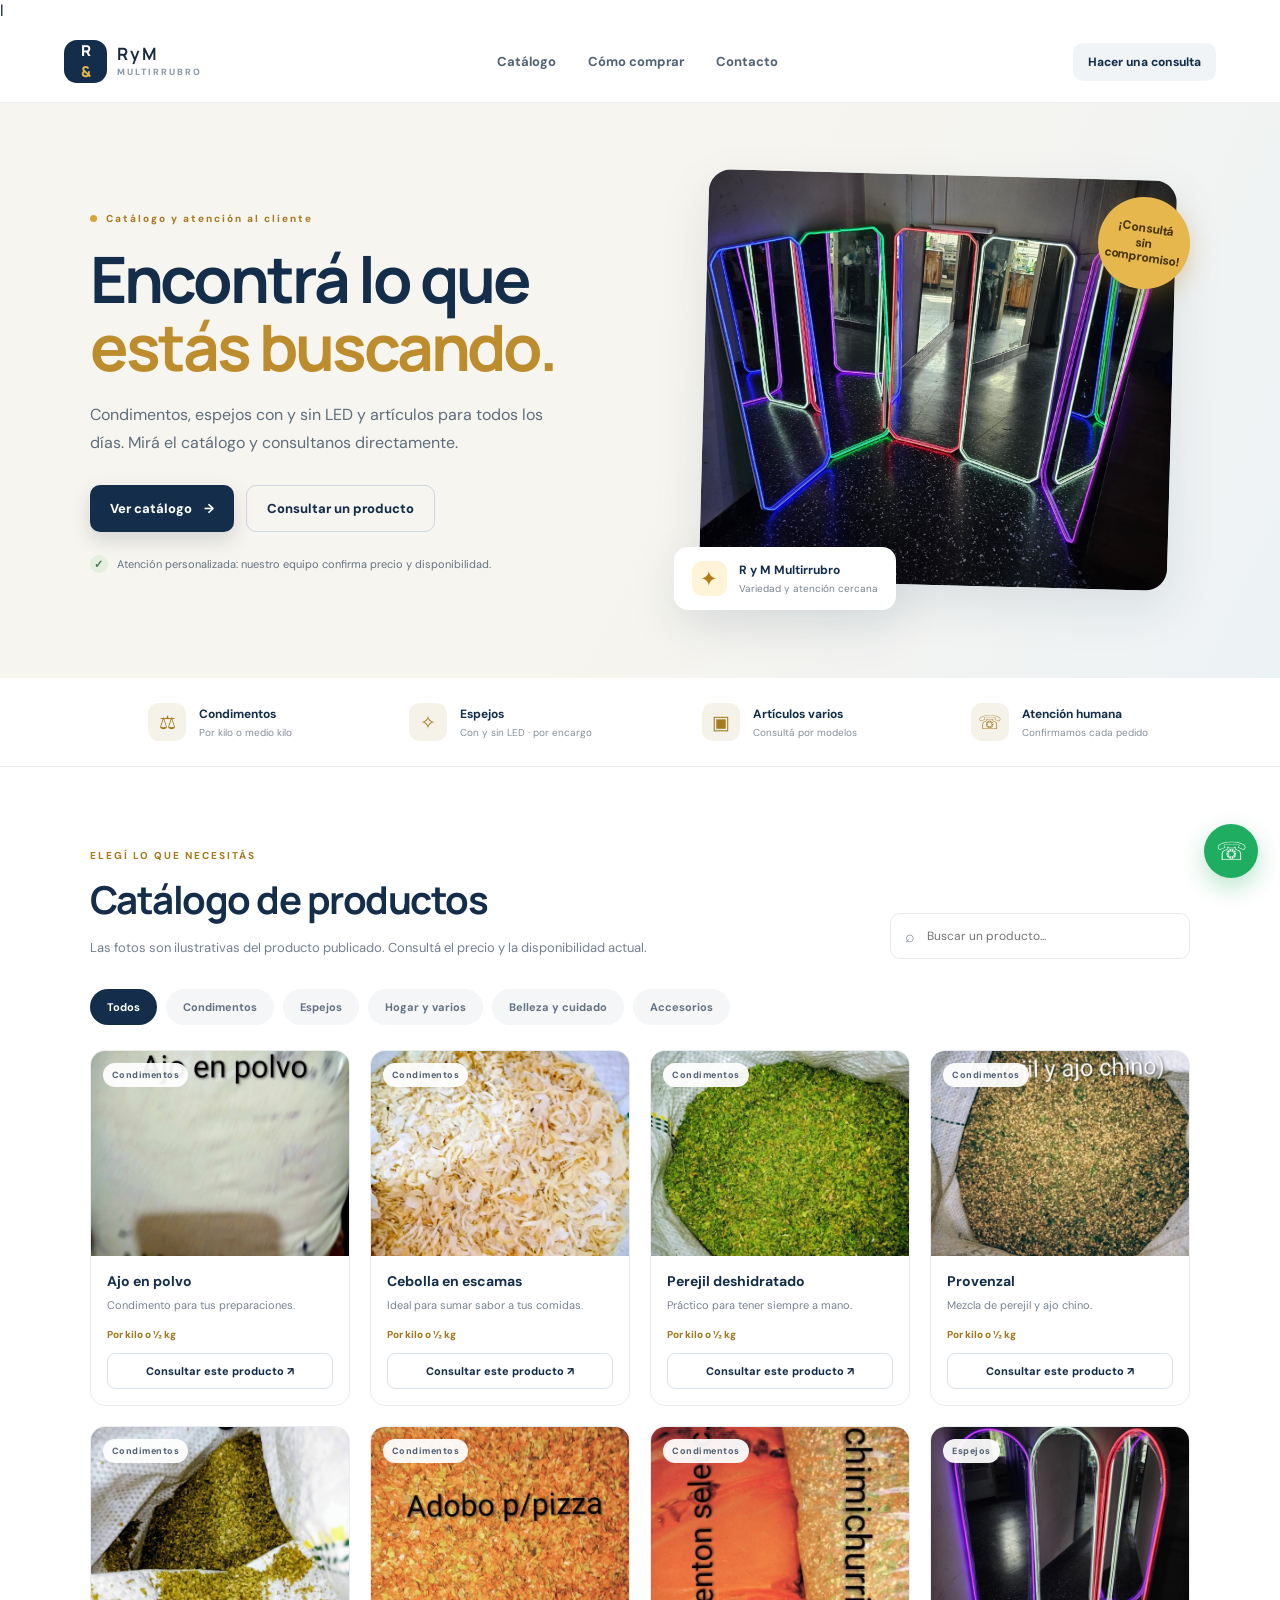
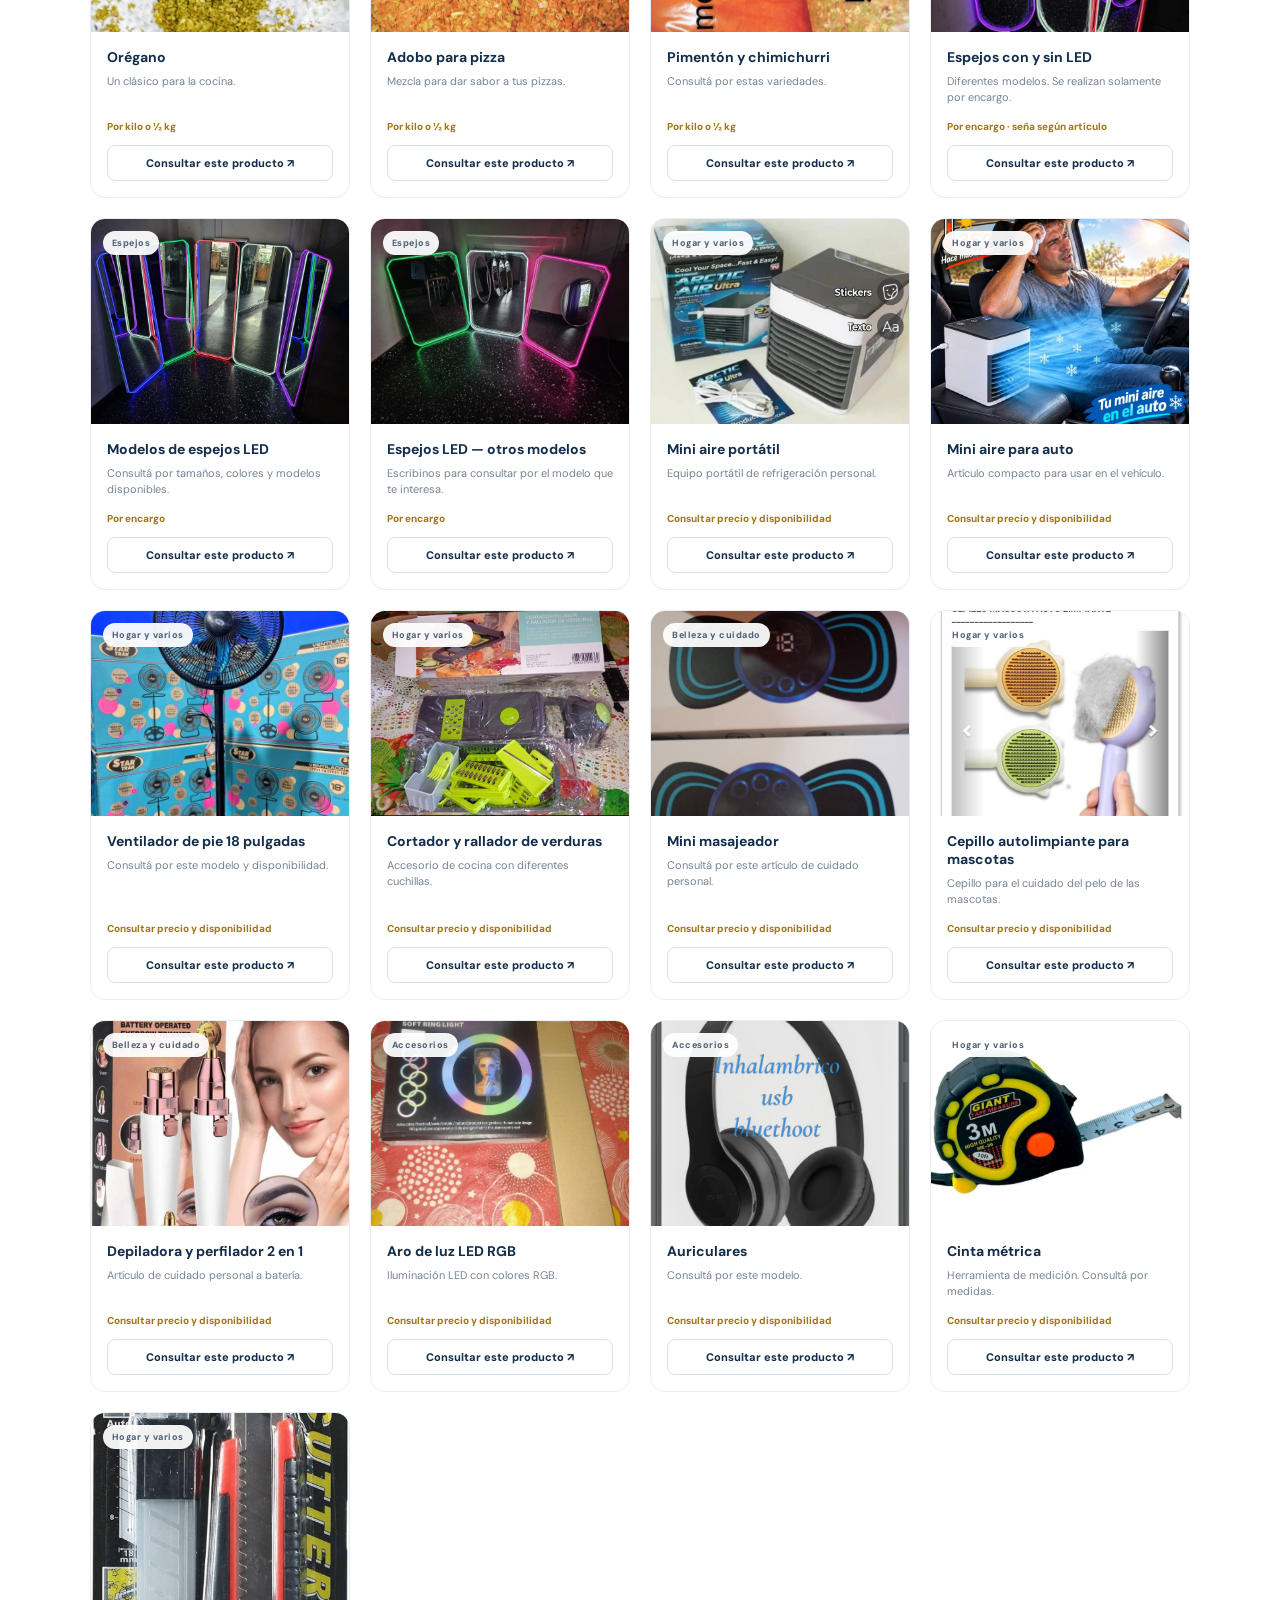
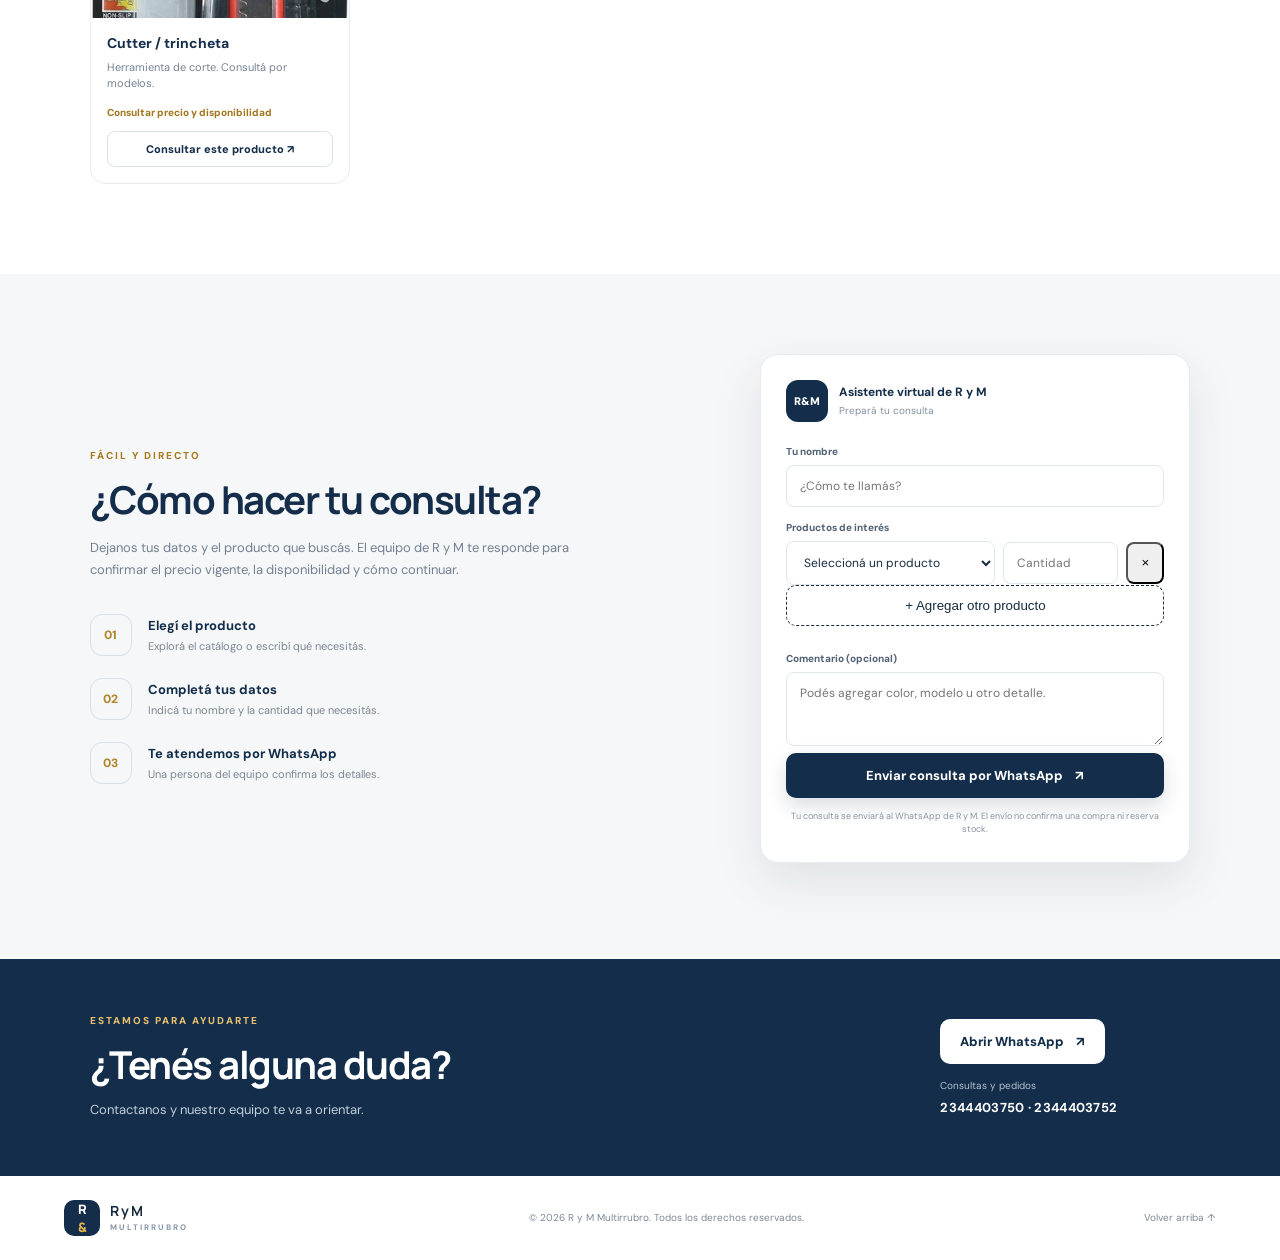
==== index.html @ e5c6b5f3 "Fix WhatsApp links in index.html" ====
l<!doctype html>
<html lang="es">
<head>
  <meta charset="utf-8">
  <meta name="viewport" content="width=device-width, initial-scale=1">
  <meta name="theme-color" content="#132d4a">
  <meta name="description" content="Catálogo de R y M Multirrubro. Condimentos, espejos por encargo y artículos para el hogar. Consultas por WhatsApp.">
  <title>R y M Multirrubro | Asistente Virtual</title>
  <link rel="stylesheet" href="styles.css">
</head>
<body>
  <header class="topbar">
    <a class="brand" href="#inicio" aria-label="R y M Multirrubro, inicio">
      <span class="brand-mark">R<span>&</span>M</span>
      <span class="brand-copy"><strong>R y M</strong><small>MULTIRRUBRO</small></span>
    </a>
    <nav class="nav-links" aria-label="Navegación principal">
      <a href="#catalogo">Catálogo</a>
      <a href="#como-comprar">Cómo comprar</a>
      <a href="#contacto">Contacto</a>
    </nav>
    <a class="button button-small button-light" href="#como-comprar">Hacer una consulta</a>
  </header>

  <main id="inicio">
    <section class="hero">
      <div class="hero-copy">
        <span class="eyebrow"><span class="dot"></span> Catálogo y atención al cliente</span>
        <h1>Encontrá lo que<br><em>estás buscando.</em></h1>
        <p>Condimentos, espejos con y sin LED y artículos para todos los días. Mirá el catálogo y consultanos directamente.</p>
        <div class="hero-actions">
          <a class="button button-primary" href="#catalogo">Ver catálogo <span aria-hidden="true">→</span></a>
          <a class="button button-outline" href="#como-comprar">Consultar un producto</a>
        </div>
        <div class="hero-note"><span class="check">✓</span> Atención personalizada: nuestro equipo confirma precio y disponibilidad.</div>
      </div>
      <div class="hero-visual">
        <div class="hero-image-frame"><img src="assets/espejos-led-varios.jpg" alt="Espejos con iluminación LED de R y M" fetchpriority="high"></div>
        <div class="hero-float"><span class="float-icon">✦</span><span><strong>R y M Multirrubro</strong><small>Variedad y atención cercana</small></span></div>
        <div class="hero-sticker">¡Consultá<br>sin compromiso!</div>
      </div>
    </section>

    <section class="benefits" aria-label="Información de compra">
      <div><span class="benefit-icon">⚖</span><span><strong>Condimentos</strong><small>Por kilo o medio kilo</small></span></div>
      <div><span class="benefit-icon">✧</span><span><strong>Espejos</strong><small>Con y sin LED · por encargo</small></span></div>
      <div><span class="benefit-icon">▣</span><span><strong>Artículos varios</strong><small>Consultá por modelos</small></span></div>
      <div><span class="benefit-icon">☏</span><span><strong>Atención humana</strong><small>Confirmamos cada pedido</small></span></div>
    </section>

    <section class="catalog-section" id="catalogo">
      <div class="section-heading">
        <div><span class="eyebrow">ELEGÍ LO QUE NECESITÁS</span><h2>Catálogo de productos</h2><p>Las fotos son ilustrativas del producto publicado. Consultá el precio y la disponibilidad actual.</p></div>
        <div class="search-wrap"><span aria-hidden="true">⌕</span><input id="search" type="search" placeholder="Buscar un producto..." aria-label="Buscar un producto"></div>
      </div>
      <div class="filters" id="filters" role="group" aria-label="Filtrar productos">
        <button class="filter active" data-filter="todos">Todos</button>
        <button class="filter" data-filter="condimentos">Condimentos</button>
        <button class="filter" data-filter="espejos">Espejos</button>
        <button class="filter" data-filter="hogar">Hogar y varios</button>
        <button class="filter" data-filter="belleza">Belleza y cuidado</button>
        <button class="filter" data-filter="tecnologia">Accesorios</button>
      </div>
      <div class="product-grid" id="product-grid" aria-live="polite"></div>
      <div class="empty-state" id="empty-state" hidden>No encontramos productos con esa búsqueda. Probá con otra palabra o escribinos por WhatsApp.</div>
    </section>

    <section class="order-section" id="como-comprar">
      <div class="order-intro">
        <span class="eyebrow">FÁCIL Y DIRECTO</span>
        <h2>¿Cómo hacer tu consulta?</h2>
        <p>Dejanos tus datos y el producto que buscás. El equipo de R y M te responde para confirmar el precio vigente, la disponibilidad y cómo continuar.</p>
        <div class="steps">
          <div class="step"><span>01</span><div><strong>Elegí el producto</strong><small>Explorá el catálogo o escribí qué necesitás.</small></div></div>
          <div class="step"><span>02</span><div><strong>Completá tus datos</strong><small>Indicá tu nombre y la cantidad que necesitás.</small></div></div>
          <div class="step"><span>03</span><div><strong>Te atendemos por WhatsApp</strong><small>Una persona del equipo confirma los detalles.</small></div></div>
        </div>
      </div>
      <form class="inquiry-card" id="inquiry-form">
        <div class="form-title"><span class="assistant-avatar">R&M</span><div><strong>Asistente virtual de R y M</strong><small>Prepará tu consulta</small></div></div>
        <label for="customer-name">Tu nombre</label>
        <input id="customer-name" name="name" type="text" placeholder="¿Cómo te llamás?" autocomplete="name" required>
        <label for="product-select">¿Qué producto buscás?</label>
        <select id="product-select" name="product" required><option value="">Seleccioná un producto</option></select>
        <label for="quantity">Cantidad</label>
        <input id="quantity" name="quantity" type="text" placeholder="Ej.: 1, 2 unidades, ½ kg..." required>
        <label for="extra">Comentario (opcional)</label>
        <textarea id="extra" name="extra" rows="3" placeholder="Podés agregar color, modelo u otro detalle."></textarea>
        <button class="button button-primary button-full" type="submit">Enviar consulta por WhatsApp <span aria-hidden="true">↗</span></button>
        <p class="form-disclaimer">Tu consulta se enviará al WhatsApp de R y M. El envío no confirma una compra ni reserva stock.</p>
      </form>
    </section>

    <section class="contact-band" id="contacto">
      <div><span class="eyebrow">ESTAMOS PARA AYUDARTE</span><h2>¿Tenés alguna duda?</h2><p>Contactanos y nuestro equipo te va a orientar.</p></div>
      <div class="contact-details">
        <a class="button button-white" href=https://wa.me/."5492344403750?" target="_blank" rel="noopener">Abrir WhatsApp <span aria-hidden="true">↗</span></a>
        <small>Consultas y pedidos</small>
        <strong>2344403750 · 2344403752</strong>
        
      </div>
    </section>
  </main>

  <footer class="footer">
    <a class="brand footer-brand" href="#inicio"><span class="brand-mark">R<span>&</span>M</span><span class="brand-copy"><strong>R y M</strong><small>MULTIRRUBRO</small></span></a>
    <p>© <span id="year"></span> R y M Multirrubro. Todos los derechos reservados.</p>
    <a href="#inicio">Volver arriba ↑</a>
  </footer>

  <a class="whatsapp-float" href="https://wa.me/5492344403750?text=Hola%2C%20quiero%20hacer%20una%20consulta%20a%20R%20y%20M%20Multirrubro." target="_blank" rel="noopener" aria-label="Consultar por WhatsApp">☏</a>
  <script src="app.js"></script>
</body>
</html>
---- styles.css ----
@import url('https://fonts.googleapis.com/css2?family=DM+Sans:wght@400;500;600;700;800&family=Manrope:wght@400;500;600;700;800&display=swap');
:root{--navy:#132d4a;--blue:#244d73;--ink:#182b3e;--muted:#657487;--gold:#e5b74d;--cream:#f7f5ef;--line:#e5e9ee;--white:#fff;--shadow:0 18px 50px rgba(19,45,74,.10)}
*{box-sizing:border-box}html{scroll-behavior:smooth}body{margin:0;color:var(--ink);font-family:'DM Sans',Arial,sans-serif;background:#fff}a{color:inherit;text-decoration:none}.topbar{height:82px;padding:0 max(5vw,24px);display:flex;align-items:center;justify-content:space-between;border-bottom:1px solid #edf0f3;background:#fff;position:sticky;top:0;z-index:10}.brand{display:flex;align-items:center;gap:10px}.brand-mark{width:43px;height:43px;border-radius:13px;background:var(--navy);color:#fff;display:grid;place-items:center;font-family:Manrope,sans-serif;font-weight:800;font-size:15px;letter-spacing:-1px}.brand-mark span{color:var(--gold)}.brand-copy{display:flex;flex-direction:column;line-height:1.05}.brand-copy strong{font-family:Manrope,sans-serif;font-size:17px;letter-spacing:-.4px}.brand-copy small{font-size:9px;letter-spacing:2px;font-weight:800;color:#8a98a8;margin-top:5px}.nav-links{display:flex;gap:32px;color:#526276;font-size:13px;font-weight:700}.nav-links a:hover,.footer>a:last-child:hover{color:#b27b0c}.button{border:0;border-radius:10px;padding:14px 20px;font-family:inherit;font-size:13px;font-weight:800;display:inline-flex;align-items:center;justify-content:center;gap:12px;cursor:pointer;transition:.2s ease}.button:hover{transform:translateY(-2px);filter:brightness(1.04)}.button-small{padding:11px 15px;font-size:12px}.button-light{background:#f1f4f7;color:var(--navy)}.button-primary{background:var(--navy);color:#fff;box-shadow:0 8px 20px rgba(19,45,74,.16)}.button-outline{border:1px solid #cbd5df;color:var(--navy);background:transparent}.button-white{background:#fff;color:var(--navy)}.button-full{width:100%;margin-top:7px}.hero{padding:72px max(7vw,24px) 68px;display:grid;grid-template-columns:1.05fr .95fr;align-items:center;gap:6vw;background:linear-gradient(115deg,#f7f5ef 0%,#f7f5ef 52%,#edf2f5 100%);overflow:hidden}.hero-copy{max-width:600px}.eyebrow{font-size:10px;font-weight:800;letter-spacing:2px;color:#a77a20;display:inline-flex;align-items:center;gap:9px}.dot{width:7px;height:7px;border-radius:50%;background:#d7a536;display:inline-block}.hero h1{font-family:Manrope,sans-serif;font-size:clamp(42px,5vw,68px);line-height:1.06;letter-spacing:-3px;color:var(--navy);margin:20px 0}.hero h1 em{font-style:normal;color:#bd8c2d}.hero-copy>p{font-size:16px;line-height:1.75;color:#5e6d7c;max-width:490px;margin:0}.hero-actions{display:flex;gap:12px;flex-wrap:wrap;margin-top:28px}.hero-note{font-size:11px;color:#637282;margin-top:23px;display:flex;align-items:center;gap:9px}.check{display:grid;place-items:center;width:18px;height:18px;border-radius:50%;background:#e4efdf;color:#3c7b45;font-weight:900}.hero-visual{position:relative;max-width:510px;margin-left:auto;width:100%;padding:0 18px 25px 0}.hero-image-frame{height:410px;border-radius:22px;overflow:hidden;box-shadow:var(--shadow);background:#d9dfe3;transform:rotate(1.5deg)}.hero-image-frame img{width:100%;height:100%;object-fit:cover;object-position:center}.hero-float{position:absolute;bottom:0;left:-30px;background:#fff;border-radius:14px;padding:14px 18px;display:flex;align-items:center;gap:12px;box-shadow:var(--shadow)}.float-icon{width:35px;height:35px;border-radius:10px;background:#fff4d8;color:#b07b15;display:grid;place-items:center;font-size:21px}.hero-float span:last-child{display:flex;flex-direction:column;gap:4px}.hero-float strong{font-size:12px;color:var(--navy)}.hero-float small{font-size:10px;color:#778494}.hero-sticker{position:absolute;right:0;top:22px;background:var(--gold);color:#49350d;border-radius:50%;width:92px;height:92px;display:grid;place-content:center;text-align:center;font-weight:800;font-size:12px;line-height:1.2;transform:rotate(9deg);box-shadow:0 8px 25px #bd8c2d55}.benefits{padding:25px max(7vw,24px);display:grid;grid-template-columns:repeat(4,1fr);gap:18px;border-bottom:1px solid var(--line)}.benefits>div{display:flex;align-items:center;gap:13px;justify-content:center}.benefit-icon{width:38px;height:38px;display:grid;place-items:center;border-radius:11px;background:#f5f2e9;color:#a77a20;font-size:19px}.benefits span:last-child{display:flex;flex-direction:column;gap:4px}.benefits strong{font-size:12px;color:var(--navy)}.benefits small{font-size:10px;color:#84909d}.catalog-section{padding:82px max(7vw,24px) 90px}.section-heading{display:flex;align-items:end;justify-content:space-between;gap:25px}.section-heading h2,.order-intro h2,.contact-band h2{font-family:Manrope,sans-serif;font-size:clamp(30px,3vw,42px);letter-spacing:-1.5px;color:var(--navy);margin:11px 0}.section-heading p,.order-intro>p,.contact-band p{color:#738091;font-size:13px;line-height:1.7;margin:0}.search-wrap{display:flex;align-items:center;gap:10px;border:1px solid var(--line);border-radius:10px;padding:0 14px;height:46px;width:min(300px,100%);color:#7b8794}.search-wrap input{border:0;outline:0;width:100%;font:inherit;font-size:12px;color:var(--ink)}.filters{display:flex;gap:9px;flex-wrap:wrap;margin:30px 0 25px}.filter{background:#f4f6f8;border:1px solid transparent;border-radius:30px;padding:10px 16px;color:#647285;font:700 11px 'DM Sans',sans-serif;cursor:pointer}.filter.active{background:var(--navy);color:#fff}.product-grid{display:grid;grid-template-columns:repeat(4,minmax(0,1fr));gap:20px}.product-card{border:1px solid #e9edf1;border-radius:15px;overflow:hidden;background:#fff;transition:.25s;display:flex;flex-direction:column}.product-card:hover{transform:translateY(-4px);box-shadow:var(--shadow);border-color:#d9e0e7}.product-image{height:205px;background:#f3f5f6;position:relative;overflow:hidden}.product-image img{width:100%;height:100%;object-fit:cover;transition:transform .35s}.product-card:hover .product-image img{transform:scale(1.04)}.product-category{position:absolute;left:12px;top:12px;background:#fffE;border-radius:30px;padding:6px 9px;color:#526276;font-size:9px;font-weight:800;letter-spacing:.5px}.product-info{padding:16px;display:flex;flex-direction:column;flex:1}.product-info h3{font-size:14px;color:var(--navy);margin:0 0 7px}.product-info p{font-size:11px;line-height:1.5;color:#778494;margin:0 0 14px;flex:1}.product-meta{font-size:10px;color:#a2761e;font-weight:800;margin-bottom:12px}.product-info button{width:100%;border:1px solid #d9e1e8;background:#fff;border-radius:8px;padding:10px;color:var(--navy);font:800 11px 'DM Sans',sans-serif;cursor:pointer}.product-info button:hover{background:var(--navy);color:#fff}.empty-state{padding:35px;text-align:center;background:#f7f8fa;border-radius:12px;color:#718092;font-size:13px}.order-section{background:#f6f7f8;padding:80px max(7vw,24px);display:grid;grid-template-columns:1fr 430px;gap:9vw;align-items:center}.order-intro{max-width:510px}.order-intro>p{max-width:480px}.steps{display:grid;gap:22px;margin-top:33px}.step{display:flex;align-items:center;gap:16px}.step>span{width:42px;height:42px;border:1px solid #d8e0e7;border-radius:12px;display:grid;place-items:center;color:#b1842a;font-size:12px;font-weight:800}.step div{display:flex;flex-direction:column;gap:5px}.step strong{font-size:13px;color:var(--navy)}.step small{font-size:11px;color:#7b8794}.inquiry-card{background:#fff;border:1px solid #e7ebef;border-radius:18px;padding:25px;box-shadow:var(--shadow)}.form-title{display:flex;align-items:center;gap:11px;margin-bottom:23px}.assistant-avatar{width:42px;height:42px;border-radius:12px;background:var(--navy);display:grid;place-items:center;color:#fff;font-size:11px;font-weight:900}.form-title>div{display:flex;flex-direction:column;gap:4px}.form-title strong{font-size:12px;color:var(--navy)}.form-title small{font-size:10px;color:#82909f}.inquiry-card label{display:block;font-size:10px;font-weight:800;color:#536376;margin:14px 0 7px}.inquiry-card input,.inquiry-card select,.inquiry-card textarea{width:100%;border:1px solid #e0e6eb;border-radius:8px;padding:12px 13px;font:12px 'DM Sans',sans-serif;color:var(--ink);outline:none;background:#fff}.inquiry-card input:focus,.inquiry-card select:focus,.inquiry-card textarea:focus{border-color:#9aafc1;box-shadow:0 0 0 3px #eaf0f5}.inquiry-card textarea{resize:vertical}.form-disclaimer{font-size:9px;line-height:1.5;color:#8a95a1;text-align:center;margin:12px 4px 0}.contact-band{margin:0;padding:55px max(7vw,24px);background:var(--navy);color:#fff;display:flex;align-items:center;justify-content:space-between;gap:35px}.contact-band .eyebrow{color:#e7c16c}.contact-band h2{color:#fff;margin-bottom:8px}.contact-band p{color:#c3cfda}.contact-details{display:flex;flex-direction:column;align-items:flex-start;gap:7px;min-width:250px}.contact-details .button{margin-bottom:8px}.contact-details small{color:#b4c2ce;font-size:10px}.contact-details strong{font-size:13px;letter-spacing:.3px}.contact-details strong span{font-weight:500;color:#c0cbd5;font-size:10px}.footer{padding:24px max(5vw,24px);display:flex;align-items:center;justify-content:space-between;gap:20px}.footer p,.footer>a:last-child{font-size:10px;color:#7d8997}.footer-brand .brand-mark{width:36px;height:36px;border-radius:10px;font-size:13px}.footer-brand .brand-copy strong{font-size:14px}.footer-brand .brand-copy small{font-size:8px}.whatsapp-float{position:fixed;right:22px;bottom:22px;width:54px;height:54px;border-radius:50%;background:#1fae61;color:#fff;display:grid;place-items:center;font-size:25px;box-shadow:0 9px 25px #1fae6150;z-index:20}.whatsapp-float:hover{transform:translateY(-3px)}
@media(max-width:950px){.hero{gap:35px}.hero-image-frame{height:350px}.product-grid{grid-template-columns:repeat(3,minmax(0,1fr))}.order-section{gap:45px;grid-template-columns:1fr 390px}}
@media(max-width:720px){.topbar{height:70px;padding:0 18px}.nav-links{display:none}.topbar>.button{font-size:10px;padding:10px 12px}.hero{padding:48px 22px 55px;grid-template-columns:1fr;gap:35px}.hero h1{font-size:48px;letter-spacing:-2px}.hero-copy>p{font-size:14px}.hero-visual{max-width:480px;margin:0 auto}.hero-image-frame{height:300px}.hero-float{left:-3px}.hero-sticker{right:0;width:78px;height:78px;font-size:10px}.benefits{padding:22px;grid-template-columns:repeat(2,1fr);gap:20px 10px}.benefits>div{justify-content:flex-start}.catalog-section{padding:60px 20px}.section-heading{align-items:flex-start;flex-direction:column}.search-wrap{width:100%}.filters{gap:7px;margin:22px 0}.filter{padding:9px 12px;font-size:10px}.product-grid{grid-template-columns:repeat(2,minmax(0,1fr));gap:12px}.product-image{height:160px}.product-info{padding:12px}.product-info h3{font-size:12px}.product-info p{font-size:10px}.order-section{padding:58px 20px;grid-template-columns:1fr;gap:35px}.inquiry-card{padding:20px}.contact-band{padding:45px 22px;flex-direction:column;align-items:flex-start}.contact-details{min-width:0}.footer{padding:22px;flex-wrap:wrap}.footer p{order:3;width:100%;margin:0}.footer>a:last-child{margin-left:auto}}
@media(max-width:390px){.product-grid{grid-template-columns:1fr 1fr}.product-image{height:135px}.product-info button{font-size:10px;padding:9px 6px}.hero h1{font-size:42px}.button{padding:12px 14px;font-size:11px}}
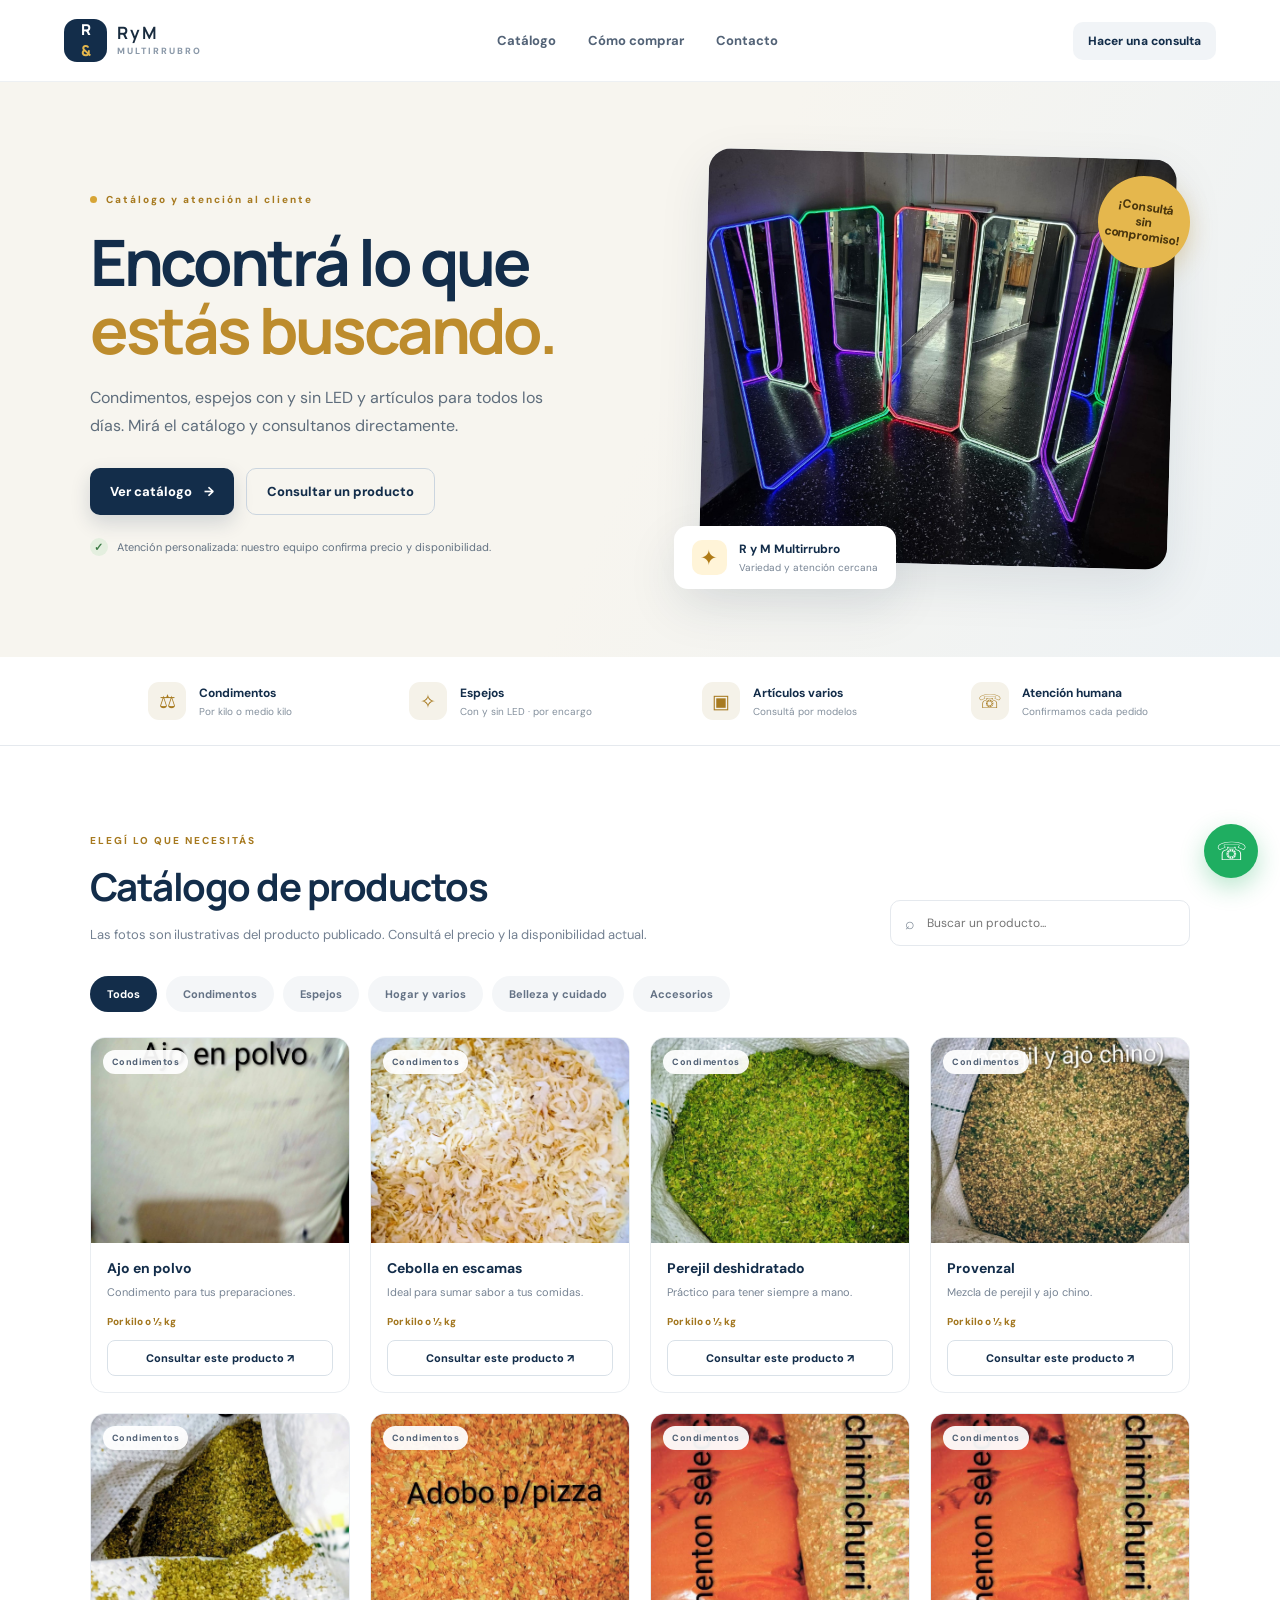
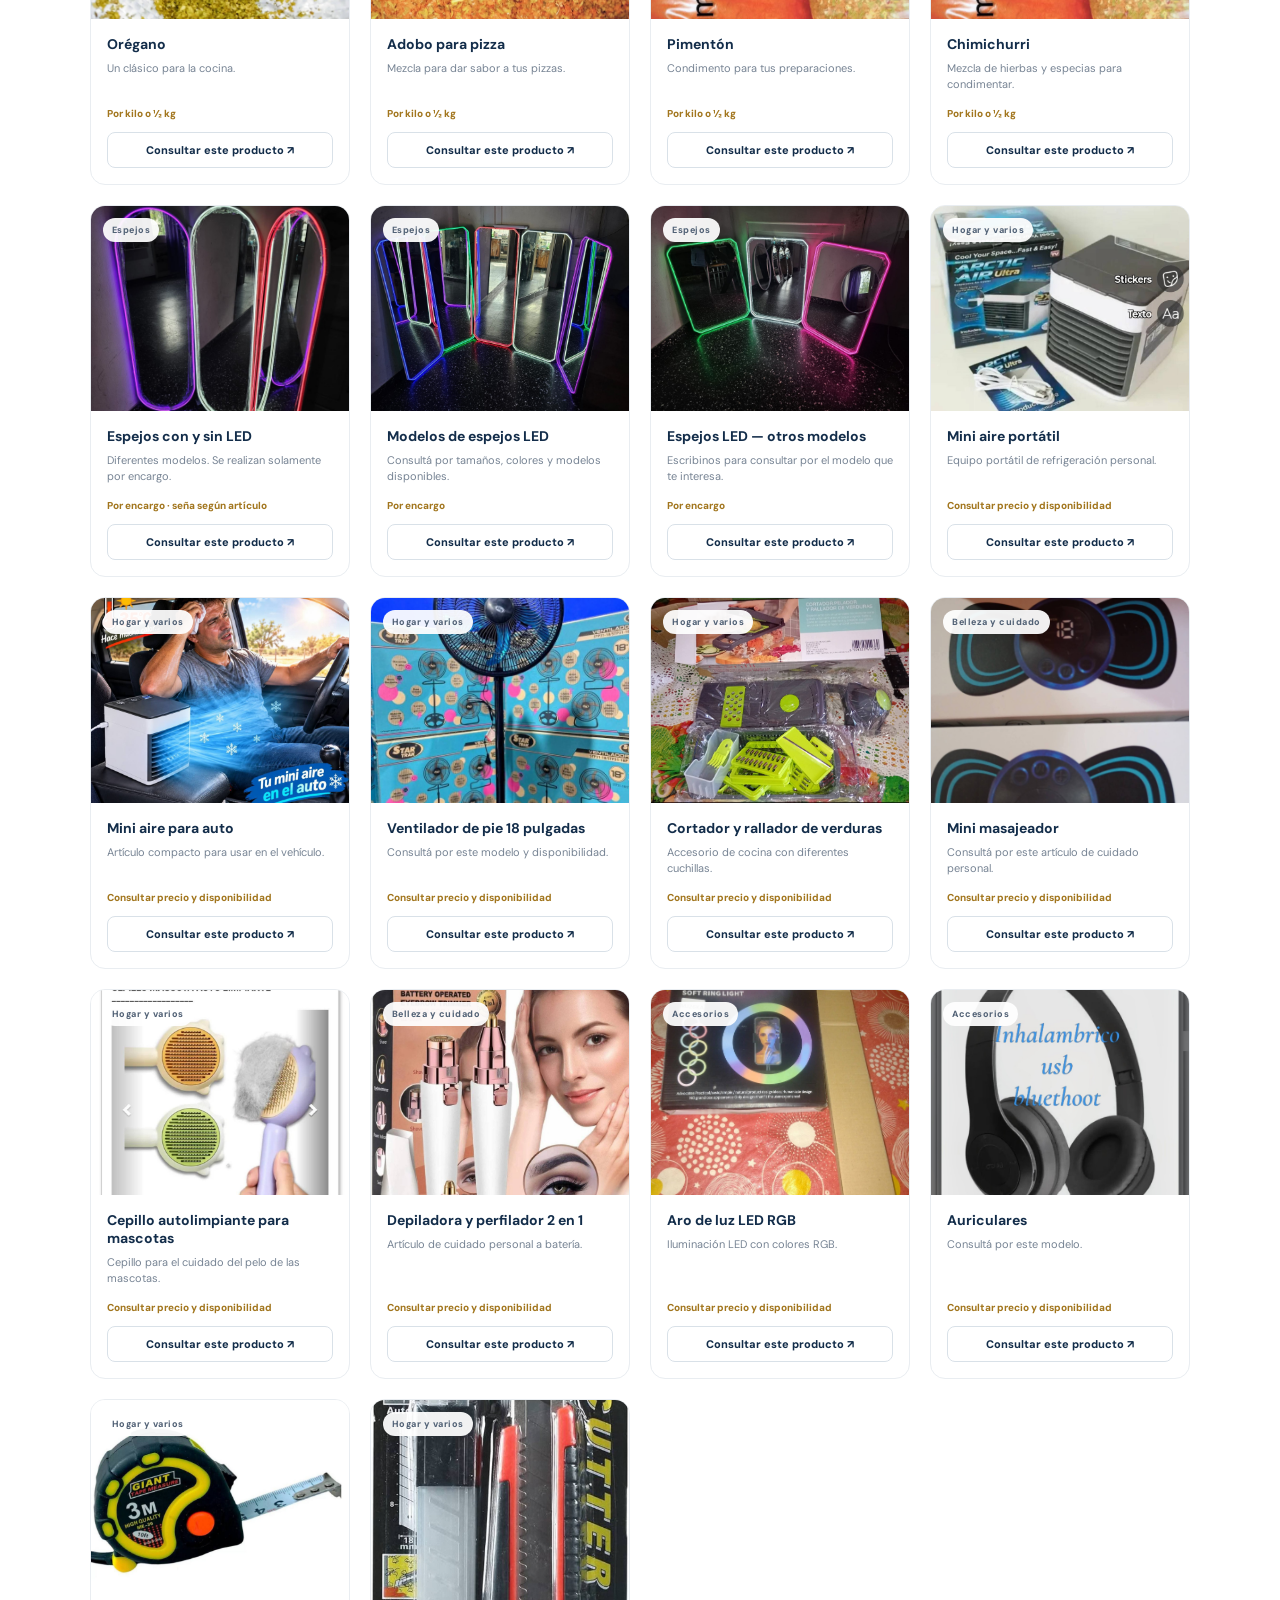
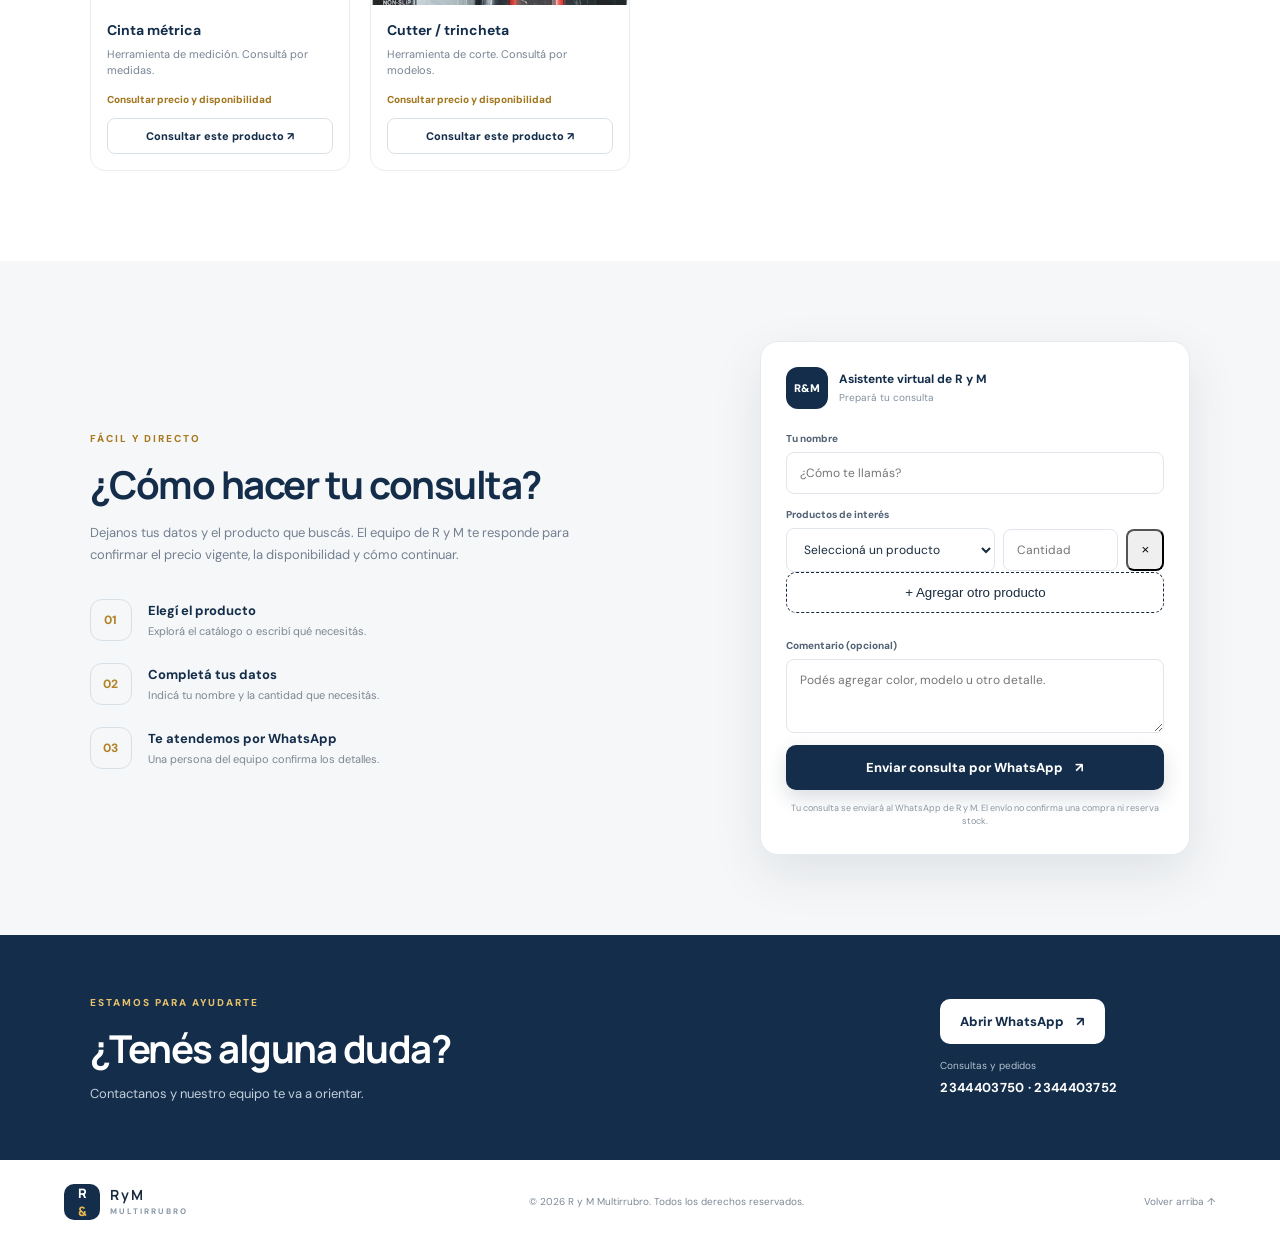
==== commit 85c35389: "Fix doctype declaration in index.html" ====
--- a/index.html
+++ b/index.html
@@ -1,4 +1,4 @@
-l<!doctype html>
+<!doctype html>
 <html lang="es">
 <head>
   <meta charset="utf-8">
@@ -94,7 +94,9 @@
     <section class="contact-band" id="contacto">
       <div><span class="eyebrow">ESTAMOS PARA AYUDARTE</span><h2>¿Tenés alguna duda?</h2><p>Contactanos y nuestro equipo te va a orientar.</p></div>
       <div class="contact-details">
-        <a class="button button-white" href=https://wa.me/."5492344403750?" target="_blank" rel="noopener">Abrir WhatsApp <span aria-hidden="true">↗</span></a>
+        
+<a class="button button-white" href="https://wa.me/5492344403750" target="_blank" rel="noopener">Abrir WhatsApp <span aria-hidden="true">↗</span></a>
+
         <small>Consultas y pedidos</small>
         <strong>2344403750 · 2344403752</strong>
         
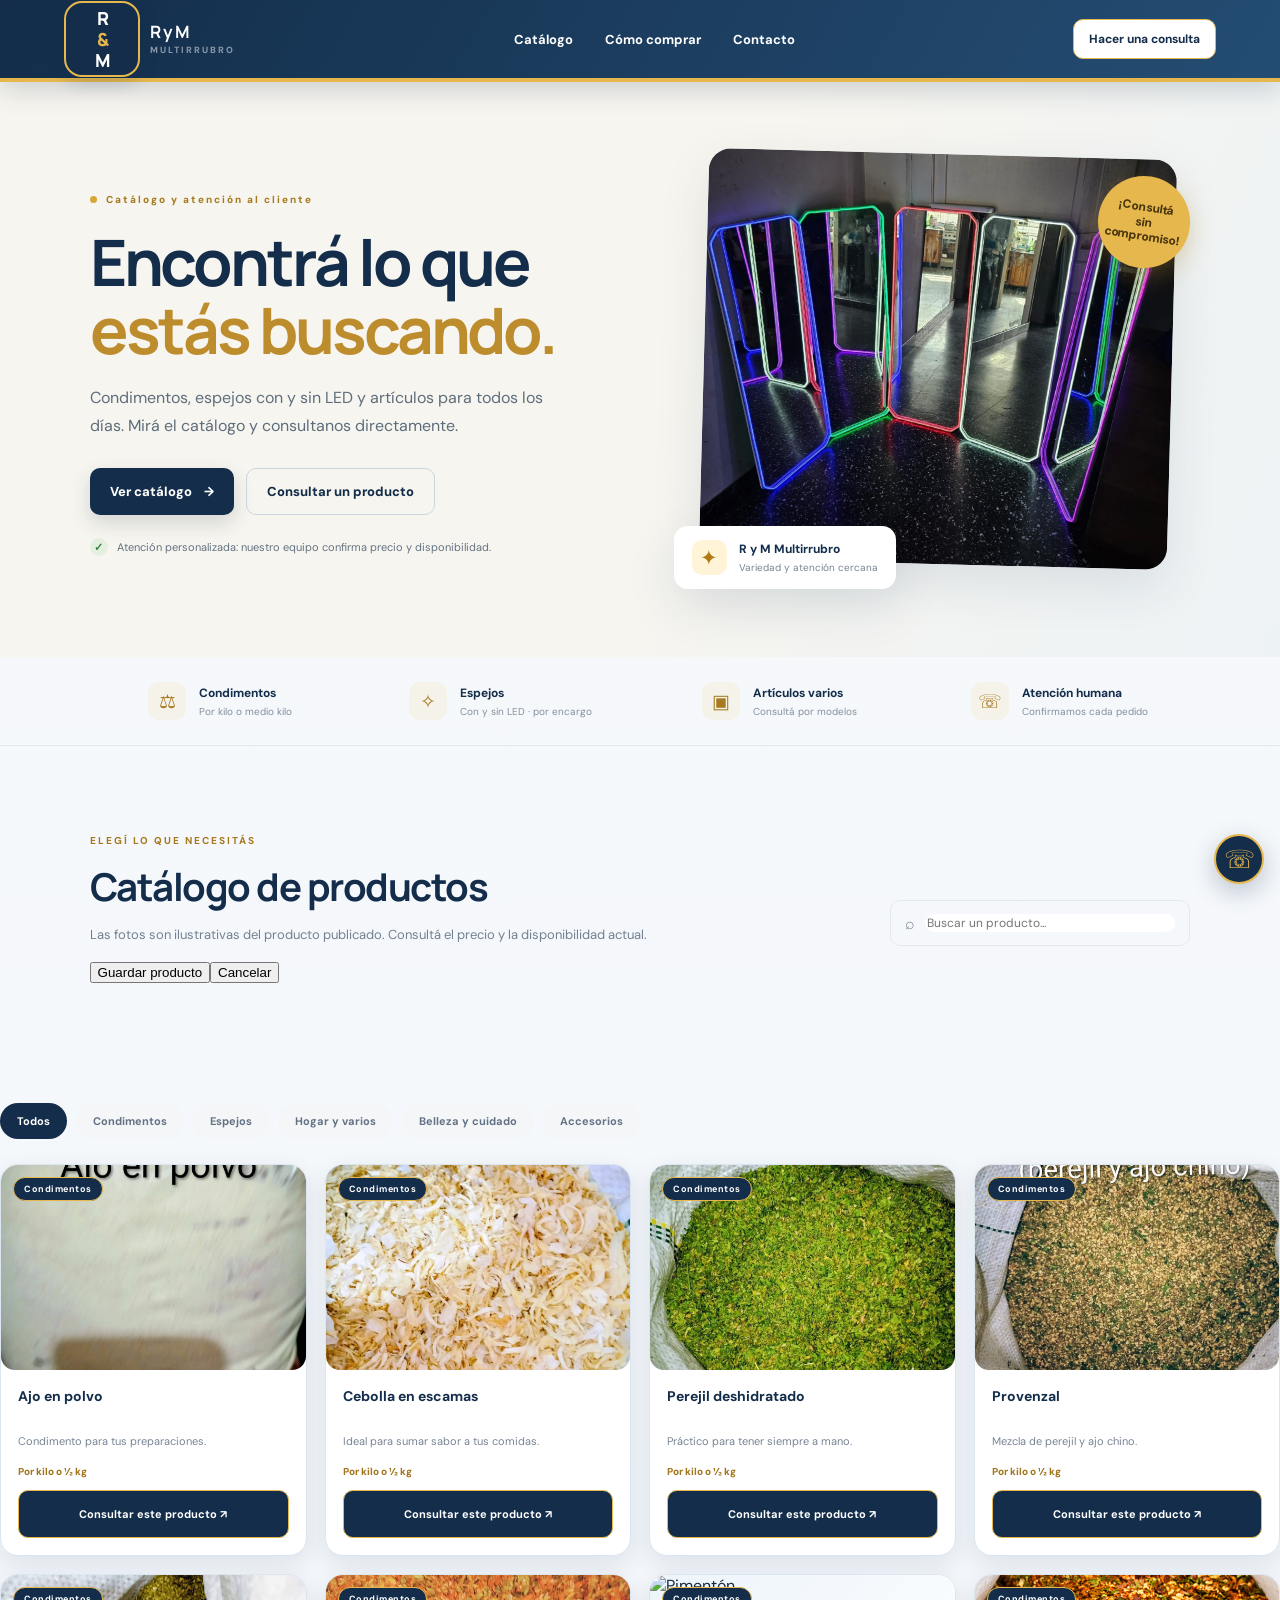
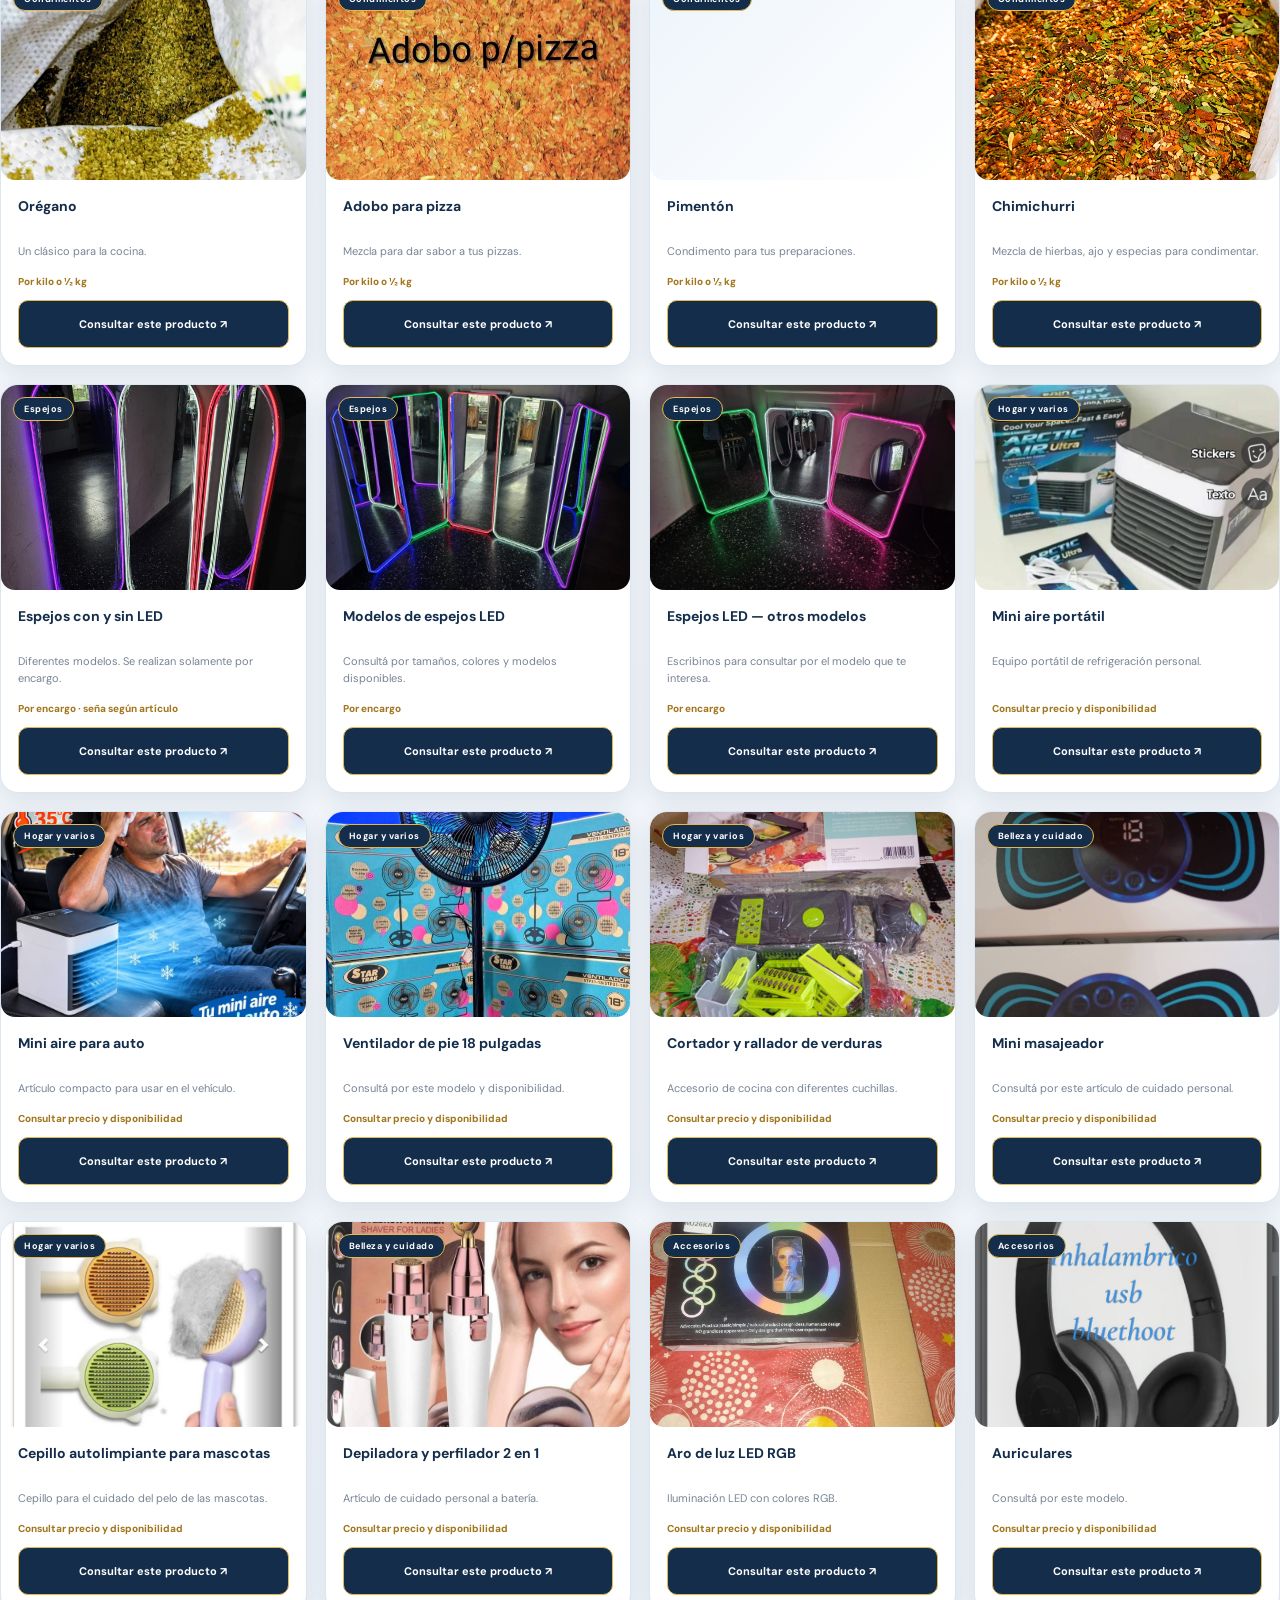
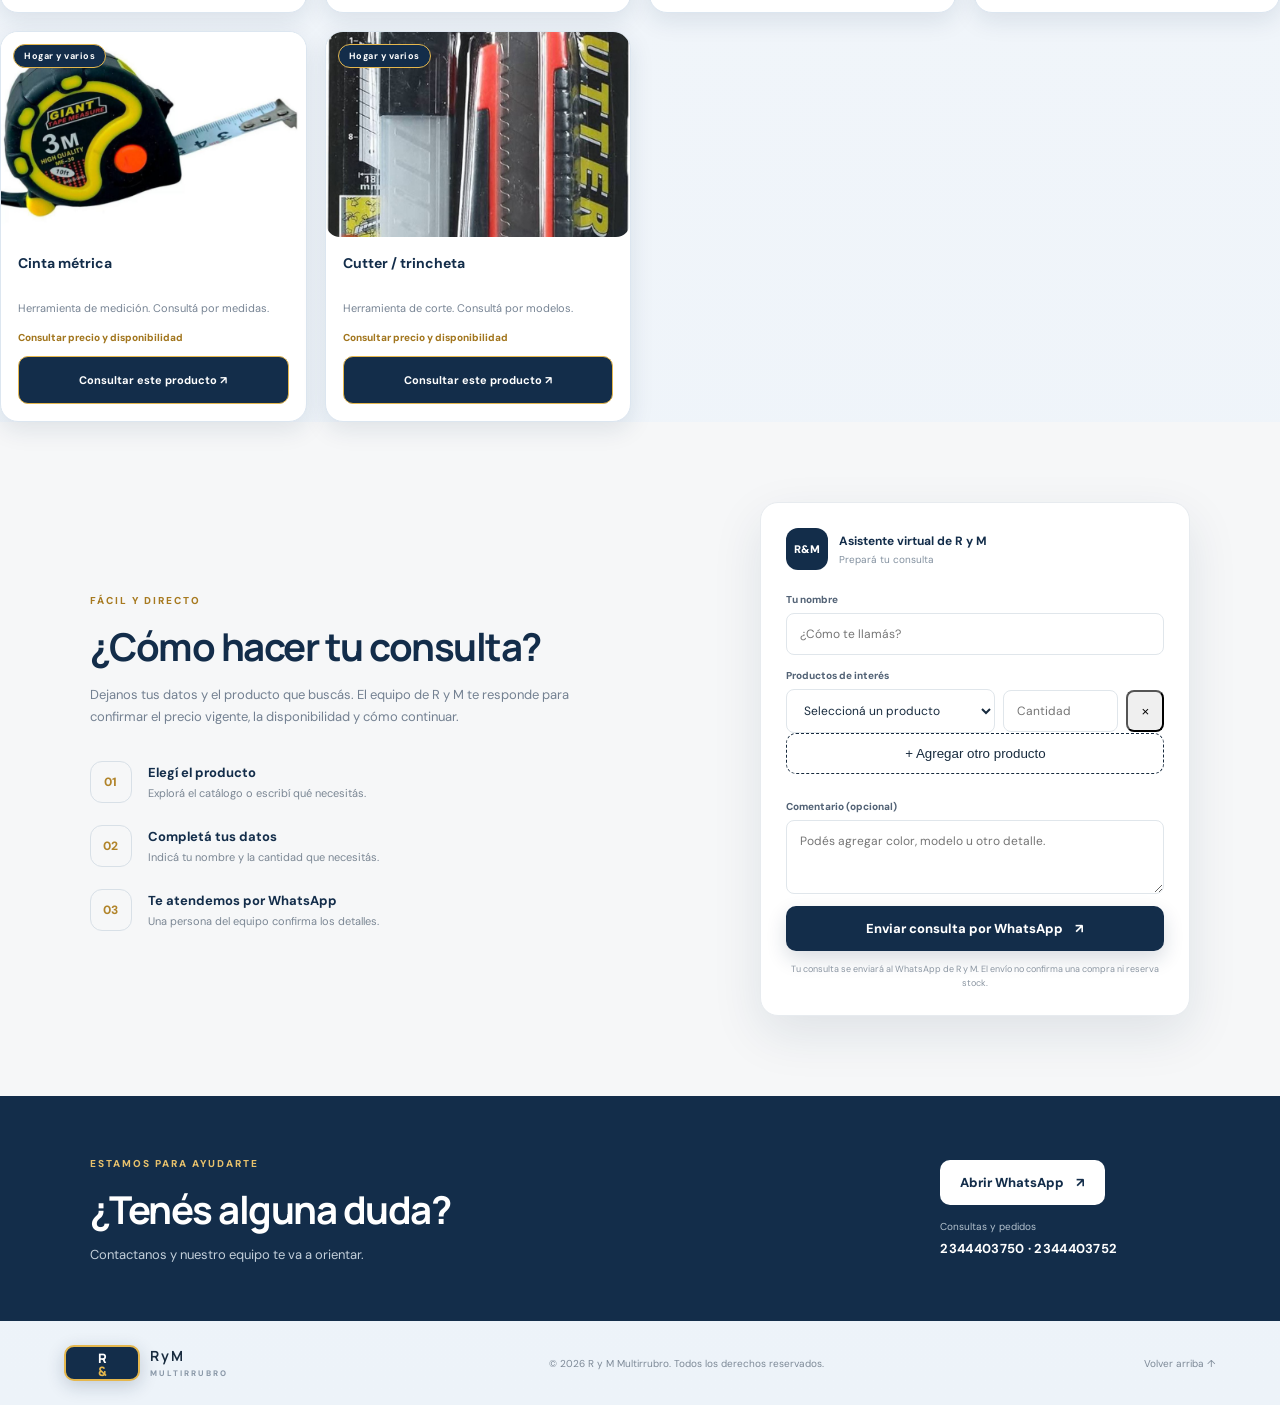
==== commit 129e3383: "Add buttons for saving and canceling products" ====
--- a/index.html
+++ b/index.html
@@ -52,7 +52,7 @@
       <div class="section-heading">
         <div><span class="eyebrow">ELEGÍ LO QUE NECESITÁS</span><h2>Catálogo de productos</h2><p>Las fotos son ilustrativas del producto publicado. Consultá el precio y la disponibilidad actual.</p></div>
         <div class="search-wrap"><span aria-hidden="true">⌕</span><input id="search" type="search" placeholder="Buscar un producto..." aria-label="Buscar un producto"></div>
-      </div>
+      </div><div class="row" style="margin-top:15px"><button class="primary" type="submit">Guardar producto</button><button id="cancelProduct" class="secondary" type="button">Cancelar</button></div></form><div id="productMsg" class="notice hidden"></div></section>
       <div class="filters" id="filters" role="group" aria-label="Filtrar productos">
         <button class="filter active" data-filter="todos">Todos</button>
         <button class="filter" data-filter="condimentos">Condimentos</button>
--- a/styles.css
+++ b/styles.css
@@ -4,3 +4,270 @@
 @media(max-width:950px){.hero{gap:35px}.hero-image-frame{height:350px}.product-grid{grid-template-columns:repeat(3,minmax(0,1fr))}.order-section{gap:45px;grid-template-columns:1fr 390px}}
 @media(max-width:720px){.topbar{height:70px;padding:0 18px}.nav-links{display:none}.topbar>.button{font-size:10px;padding:10px 12px}.hero{padding:48px 22px 55px;grid-template-columns:1fr;gap:35px}.hero h1{font-size:48px;letter-spacing:-2px}.hero-copy>p{font-size:14px}.hero-visual{max-width:480px;margin:0 auto}.hero-image-frame{height:300px}.hero-float{left:-3px}.hero-sticker{right:0;width:78px;height:78px;font-size:10px}.benefits{padding:22px;grid-template-columns:repeat(2,1fr);gap:20px 10px}.benefits>div{justify-content:flex-start}.catalog-section{padding:60px 20px}.section-heading{align-items:flex-start;flex-direction:column}.search-wrap{width:100%}.filters{gap:7px;margin:22px 0}.filter{padding:9px 12px;font-size:10px}.product-grid{grid-template-columns:repeat(2,minmax(0,1fr));gap:12px}.product-image{height:160px}.product-info{padding:12px}.product-info h3{font-size:12px}.product-info p{font-size:10px}.order-section{padding:58px 20px;grid-template-columns:1fr;gap:35px}.inquiry-card{padding:20px}.contact-band{padding:45px 22px;flex-direction:column;align-items:flex-start}.contact-details{min-width:0}.footer{padding:22px;flex-wrap:wrap}.footer p{order:3;width:100%;margin:0}.footer>a:last-child{margin-left:auto}}
 @media(max-width:390px){.product-grid{grid-template-columns:1fr 1fr}.product-image{height:135px}.product-info button{font-size:10px;padding:9px 6px}.hero h1{font-size:42px}.button{padding:12px 14px;font-size:11px}}
+
+/* ===== MEJORA VISUAL R Y M ===== */
+
+.product-grid {
+  gap: 18px;
+  align-items: stretch;
+}
+
+.product-card {
+  border-radius: 18px;
+  box-shadow: 0 5px 18px rgba(19,45,74,.07);
+  overflow: hidden;
+}
+
+.product-image {
+  height: 205px;
+  background: #f5f6f7;
+}
+
+.product-image img {
+  width: 100%;
+  height: 100%;
+  object-fit: cover;
+  object-position: center;
+}
+
+.product-info {
+  padding: 17px;
+}
+
+.product-info h3 {
+  line-height: 1.4;
+  min-height: 2.8em;
+}
+
+.product-info p {
+  line-height: 1.6;
+}
+
+.product-info button {
+  min-height: 48px;
+  border-radius: 10px;
+  font-size: 11px;
+}
+
+.whatsapp-float {
+  width: 50px;
+  height: 50px;
+  right: 16px;
+  bottom: 16px;
+}
+
+/* VERSION CELULAR */
+
+@media(max-width:720px) {
+  .product-grid {
+    gap: 13px;
+  }
+
+  .product-image {
+    height: 160px;
+  }
+
+  .product-info {
+    padding: 12px;
+  }
+
+  .product-info h3 {
+    min-height: 2.8em;
+    font-size: 12px;
+  }
+
+  .product-info p {
+    font-size: 10px;
+  }
+
+  .product-info button {
+    min-height: 48px;
+    padding: 10px 6px;
+  }
+
+  .whatsapp-float {
+    width: 48px;
+    height: 48px;
+    right: 14px;
+    bottom: 14px;
+  }
+}
+
+@media(max-width:390px) {
+  .product-image {
+    height: 135px;
+  }
+}/* ===== AJUSTE FINO DE BOTONES R Y M ===== */
+
+@media (max-width: 720px) {
+  .product-info button {
+    white-space: nowrap;
+    font-size: 10px;
+    letter-spacing: -.25px;
+    padding: 10px 4px;
+  }
+
+  .whatsapp-float {
+    width: 44px;
+    height: 44px;
+    right: 12px;
+    bottom: 12px;
+    font-size: 22px;
+  }
+}
+
+@media (max-width: 390px) {
+  .product-info button {
+    font-size: 9px;
+    padding: 10px 2px;
+  }
+}
+/* IDENTIDAD VISUAL R Y M - AZUL Y AMARILLO */
+
+.topbar {
+  background: linear-gradient(135deg, #132d4a, #244d73);
+  color: #ffffff;
+  border-bottom: 4px solid #e5b74d;
+  box-shadow: 0 8px 24px rgba(19,45,74,.16);
+}
+
+.topbar a {
+  color: #ffffff;
+}
+
+.product-card {
+  background: #ffffff;
+  border: 1px solid rgba(36,77,115,.18);
+  border-top: 4px solid #e5b74d;
+  border-radius: 18px;
+  box-shadow: 0 8px 24px rgba(19,45,74,.10);
+}
+
+.product-image {
+  background: #eef3f8;
+}
+
+.product-category {
+  display: inline-block;
+  background: #132d4a;
+  color: #ffffff;
+  border: 1px solid #e5b74d;
+  border-radius: 20px;
+  padding: 5px 10px;
+  font-weight: 700;
+}
+
+.product-info h3 {
+  color: #132d4a;
+}
+
+.product-info button {
+  background: #132d4a;
+  color: #ffffff;
+  border: 1px solid #e5b74d;
+  font-weight: 700;
+  transition: .2s ease;
+}
+
+.product-info button:hover {
+  background: #e5b74d;
+  color: #132d4a;
+}
+/* AJUSTE LOGO R Y M */
+.brand-mark {
+  width: 76px;
+  height: 76px;
+  min-width: 76px;
+  flex: 0 0 76px;
+  display: grid;
+  grid-template-rows: repeat(3, 1fr);
+  place-items: center;
+  box-sizing: border-box;
+  padding: 5px 0;
+  overflow: hidden;
+  white-space: nowrap;
+  line-height: 1;
+  font-size: 18px;
+  font-weight: 800;
+}
+
+.brand-mark > span {
+  display: block;
+  color: #e5b74d;
+  line-height: 1;
+}
+
+/* BOTON SUPERIOR */
+.topbar .button-light {
+  background: #ffffff;
+  color: #132d4a;
+  border: 1px solid #e5b74d;
+  font-weight: 700;
+  opacity: 1;
+}
+
+.topbar .button-light:hover {
+  background: #e5b74d;
+  color: #132d4a;
+}
+/* WHATSAPP - IDENTIDAD R Y M */
+.whatsapp-float {
+  background: #132d4a !important;
+  color: #e5b74d !important;
+  border: 2px solid #e5b74d !important;
+  box-shadow: 0 8px 24px rgba(19,45,74,.25) !important;
+}
+/* MEJORA VISUAL AZUL Y DORADO R Y M */
+
+body {
+  background: linear-gradient(180deg, #f7f9fc, #edf3f9);
+}
+
+.topbar {
+  background: linear-gradient(120deg, #132d4a, #244d73);
+  color: #ffffff;
+  box-shadow: 0 8px 25px rgba(19,45,74,.18);
+}
+
+.topbar a {
+  color: #ffffff;
+}
+
+.brand-mark {
+  background: #132d4a;
+  border: 2px solid #e5b74d;
+  border-radius: 18px;
+  box-shadow: 0 5px 18px rgba(19,45,74,.20);
+}
+
+.product-card {
+  transition: transform .25s ease, box-shadow .25s ease;
+  border: 1px solid #dce6f0;
+}
+
+.product-card:hover {
+  transform: translateY(-3px);
+  box-shadow: 0 12px 28px rgba(19,45,74,.16);
+}
+
+.product-image {
+  background: linear-gradient(135deg, #edf4fb, #ffffff);
+  border-radius: 14px;
+}
+
+input, select, textarea {
+  border: 1px solid #cbd8e5;
+  border-radius: 10px;
+}
+
+input:focus, select:focus, textarea:focus {
+  border-color: #e5b74d;
+  outline: 2px solid rgba(229,183,77,.20);
+}
+/* AJUSTE ENCABEZADO CELULAR R Y M */
+@media (max-width: 720px) {
+  .topbar {
+    height: 88px;
+    min-height: 88px;
+  }
+}
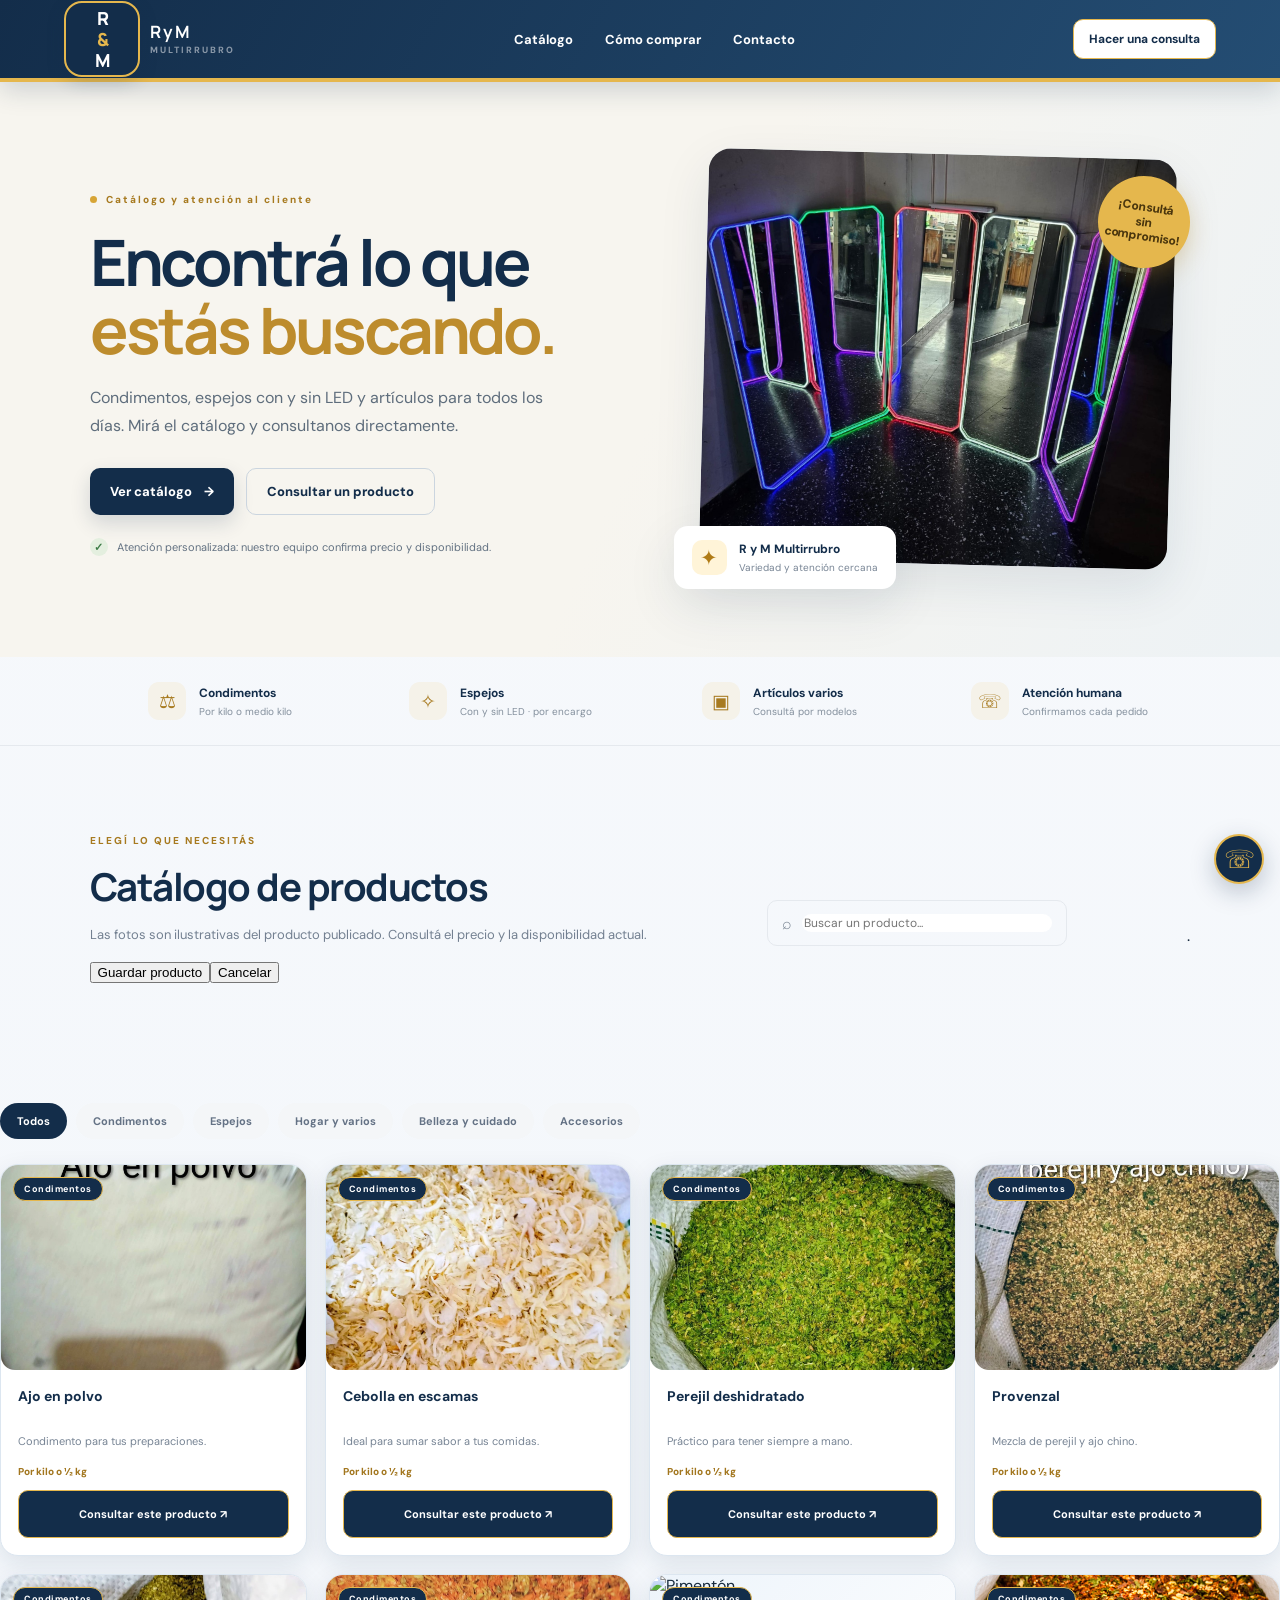
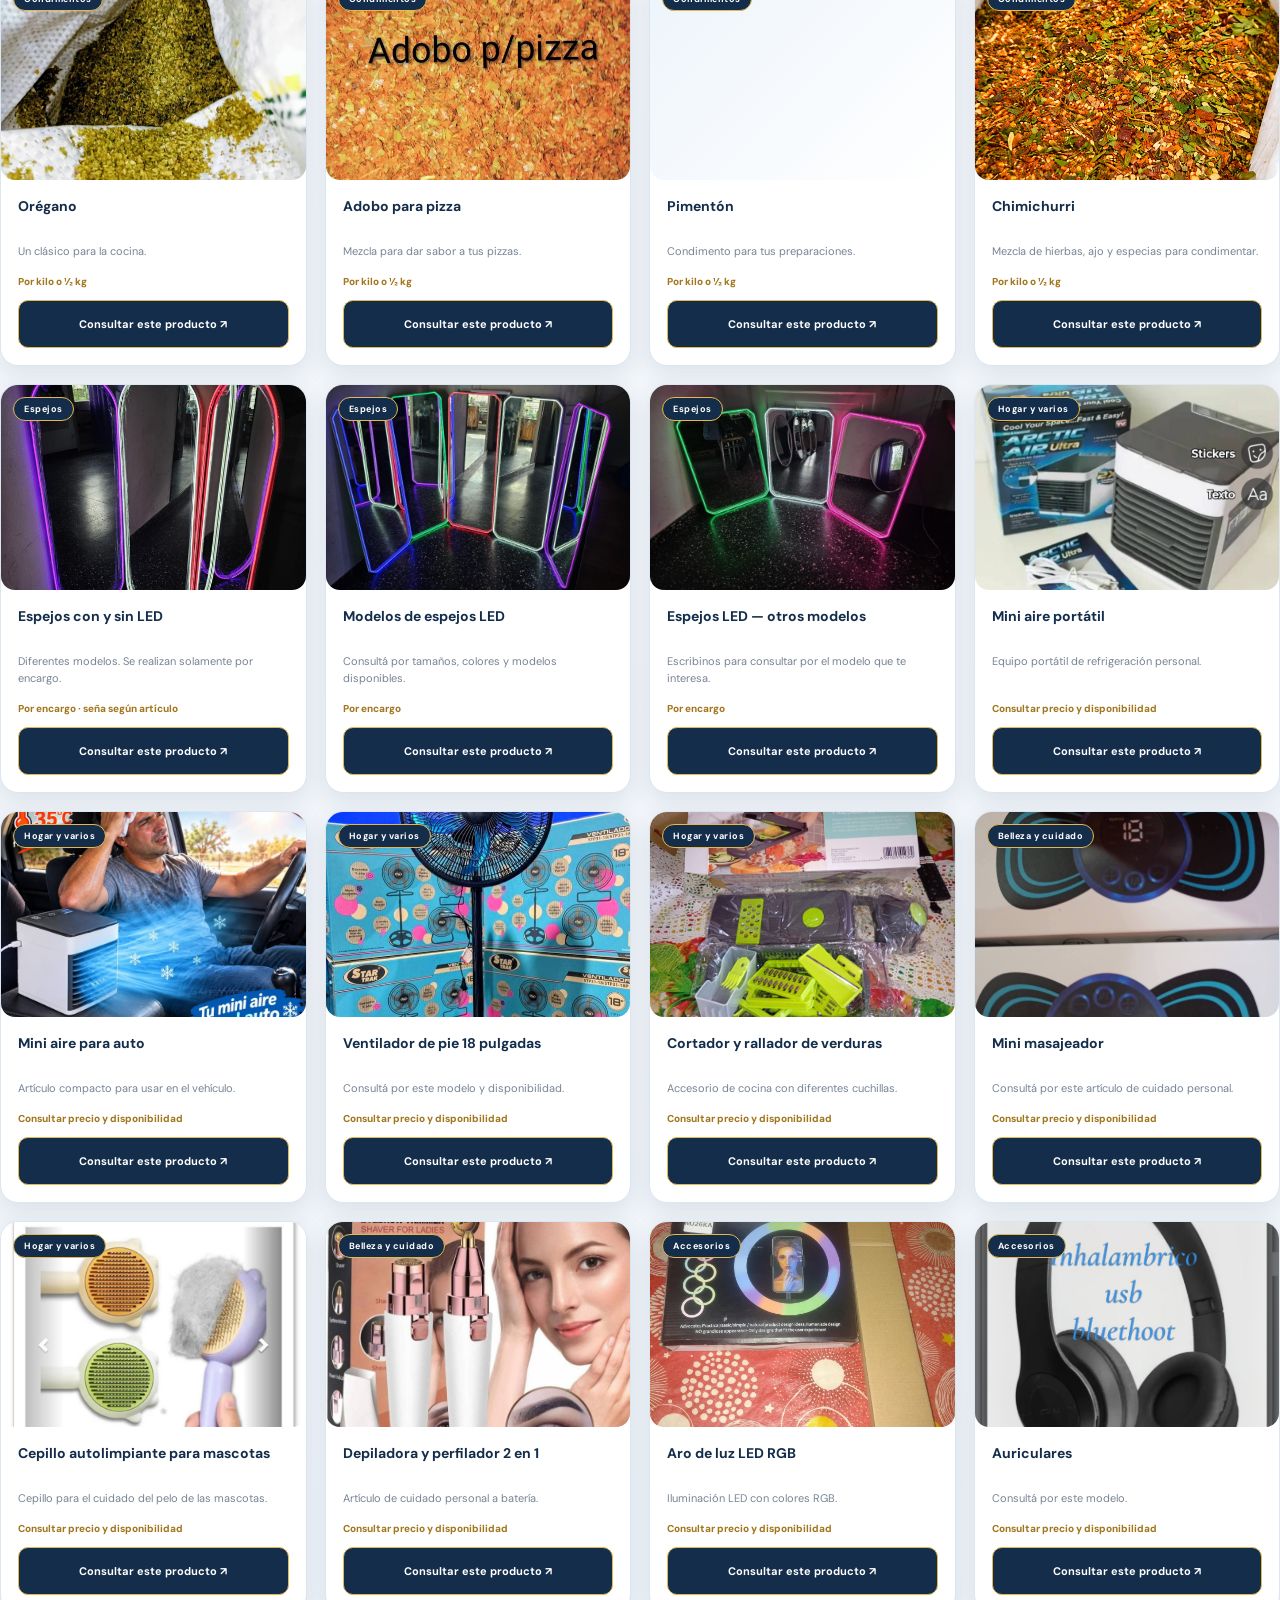
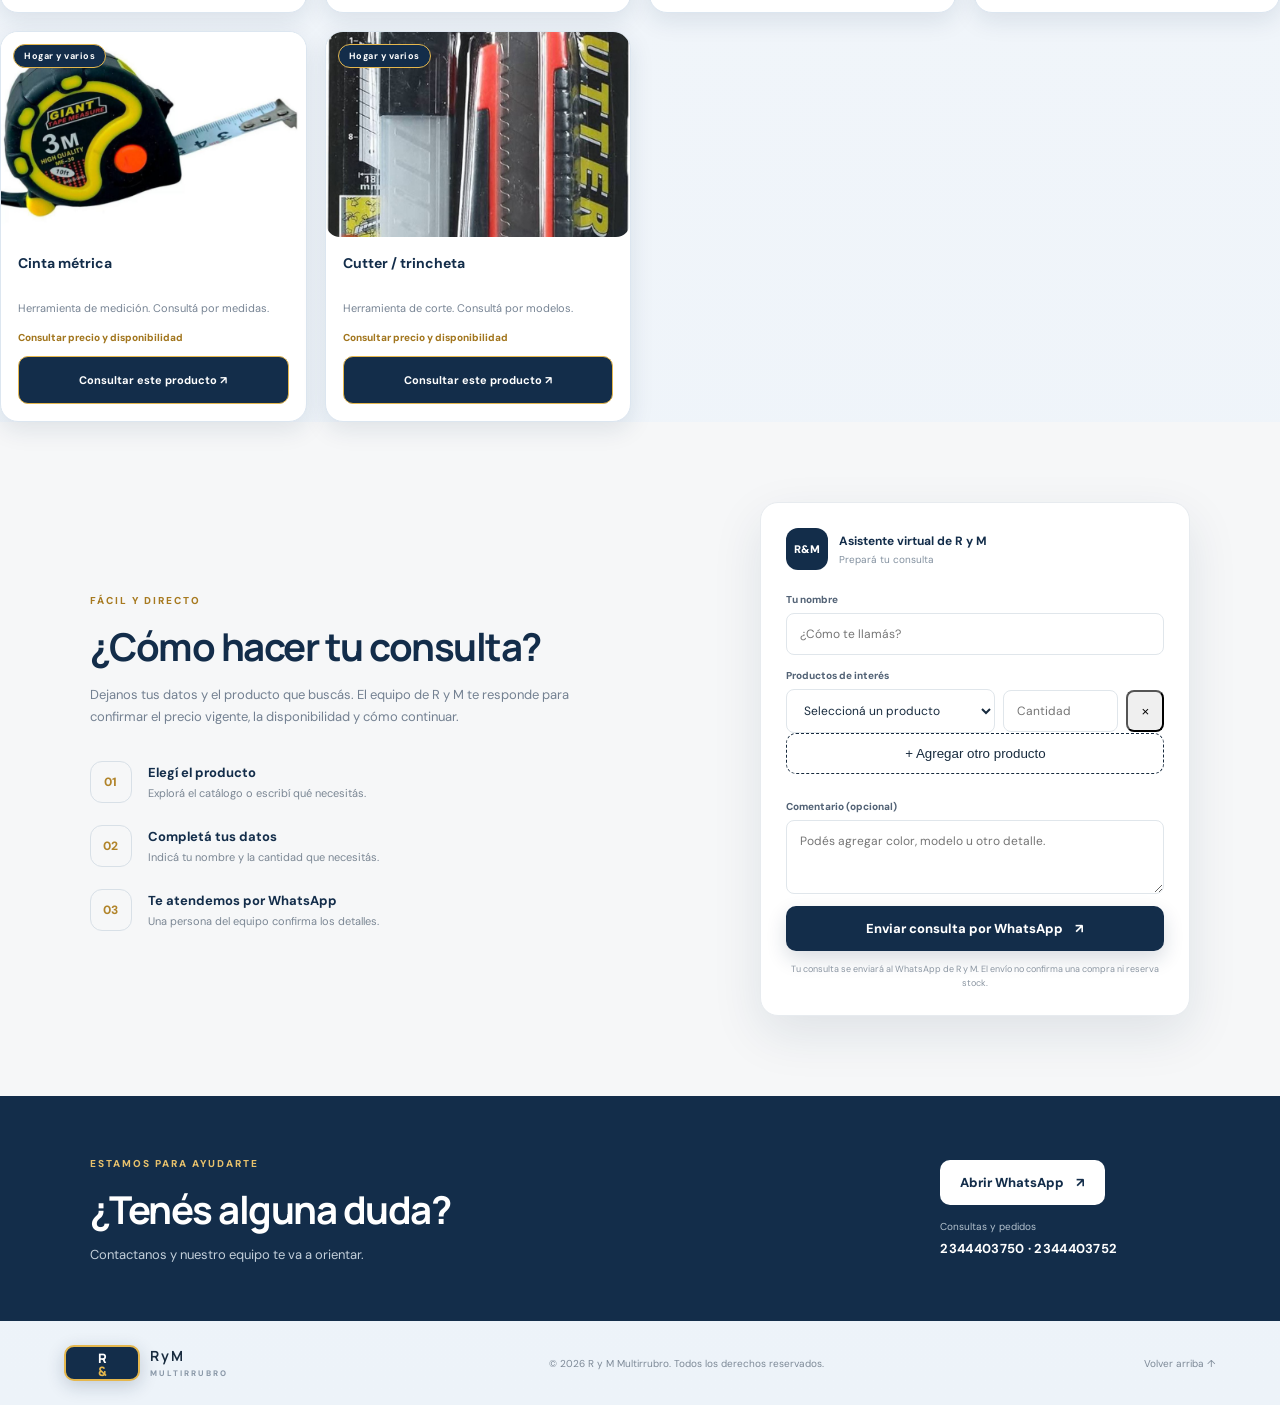
==== commit 72174d86: "Clean up HTML in catalog section Fixed HTML structure by removing unnecessary characters." ====
--- a/index.html
+++ b/index.html
@@ -51,7 +51,10 @@
     <section class="catalog-section" id="catalogo">
       <div class="section-heading">
         <div><span class="eyebrow">ELEGÍ LO QUE NECESITÁS</span><h2>Catálogo de productos</h2><p>Las fotos son ilustrativas del producto publicado. Consultá el precio y la disponibilidad actual.</p></div>
-        <div class="search-wrap"><span aria-hidden="true">⌕</span><input id="search" type="search" placeholder="Buscar un producto..." aria-label="Buscar un producto"></div>
+        <div class="search-wrap"><span aria-hidden="true">⌕</span><input id="search" type="search" placeholder="Buscar un producto..." aria-label="Buscar un producto"></div>.    
+        
+      </div>
+      
       </div><div class="row" style="margin-top:15px"><button class="primary" type="submit">Guardar producto</button><button id="cancelProduct" class="secondary" type="button">Cancelar</button></div></form><div id="productMsg" class="notice hidden"></div></section>
       <div class="filters" id="filters" role="group" aria-label="Filtrar productos">
         <button class="filter active" data-filter="todos">Todos</button>
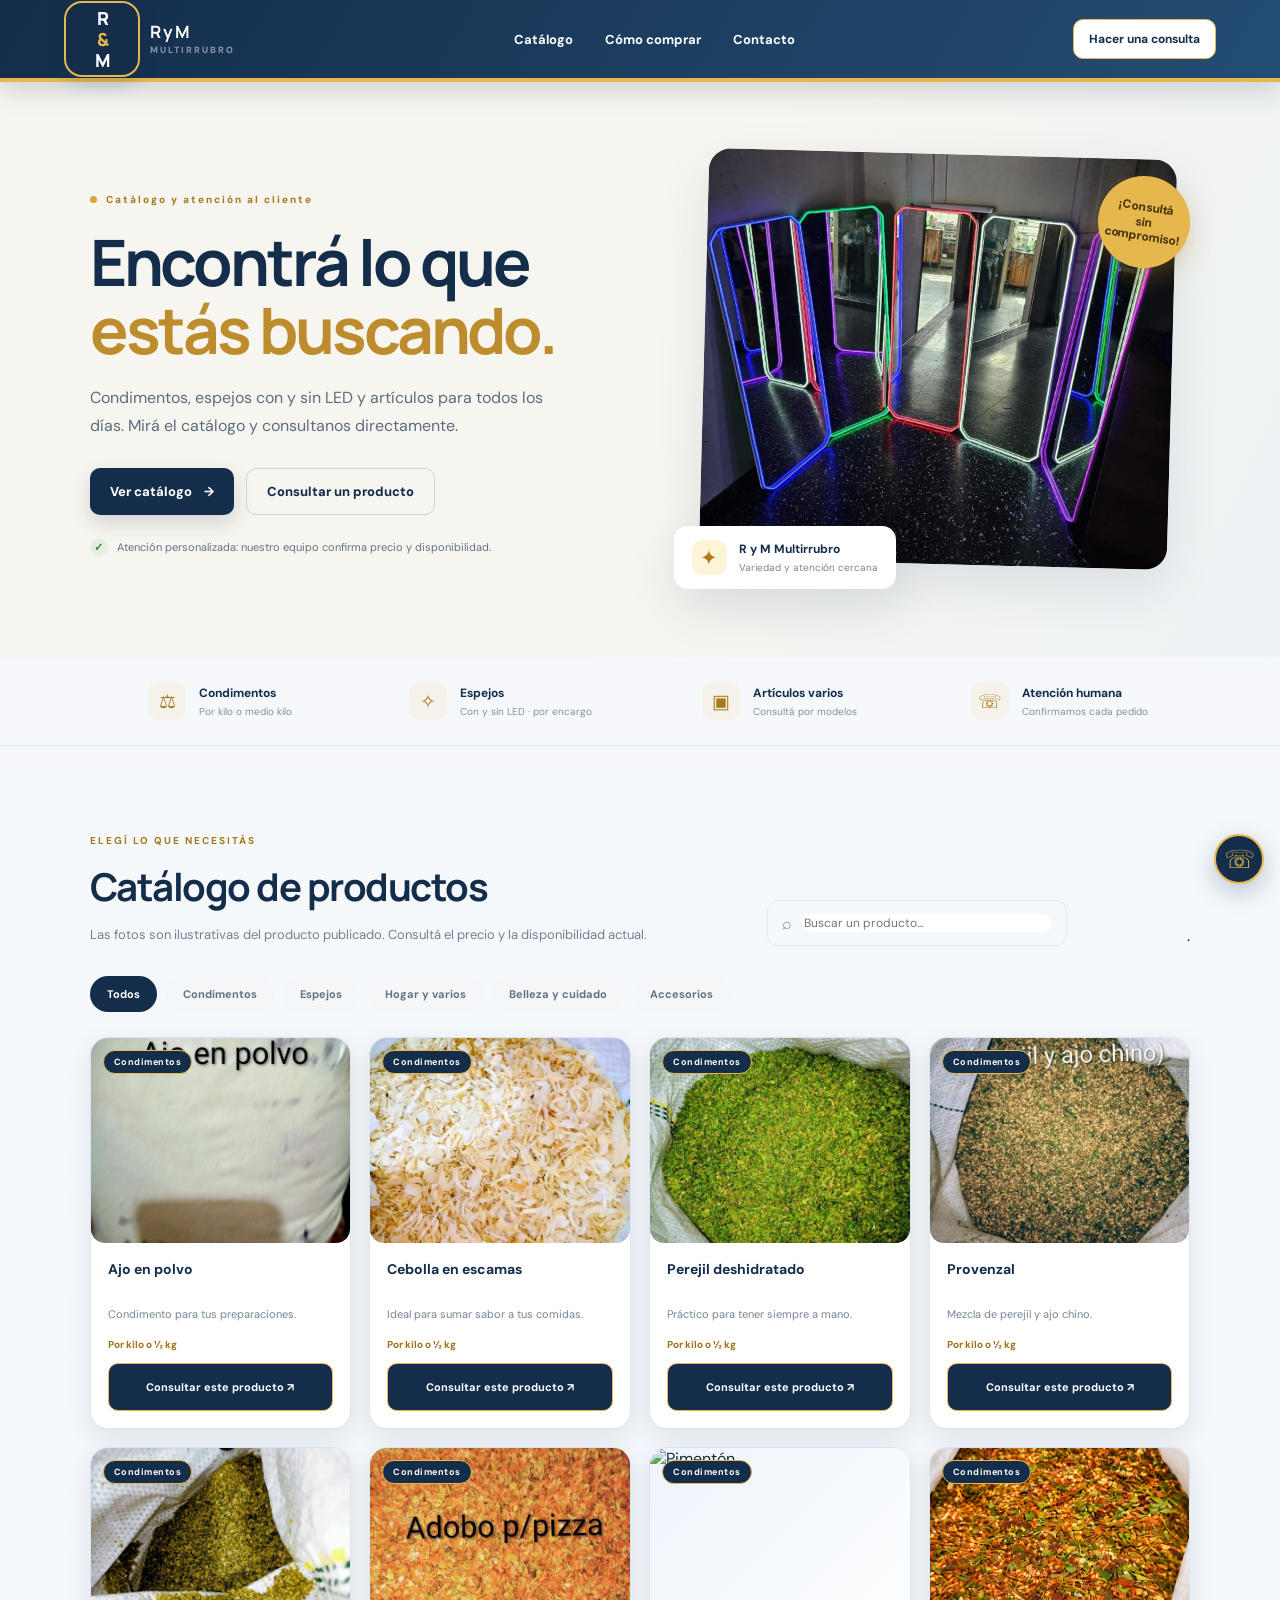
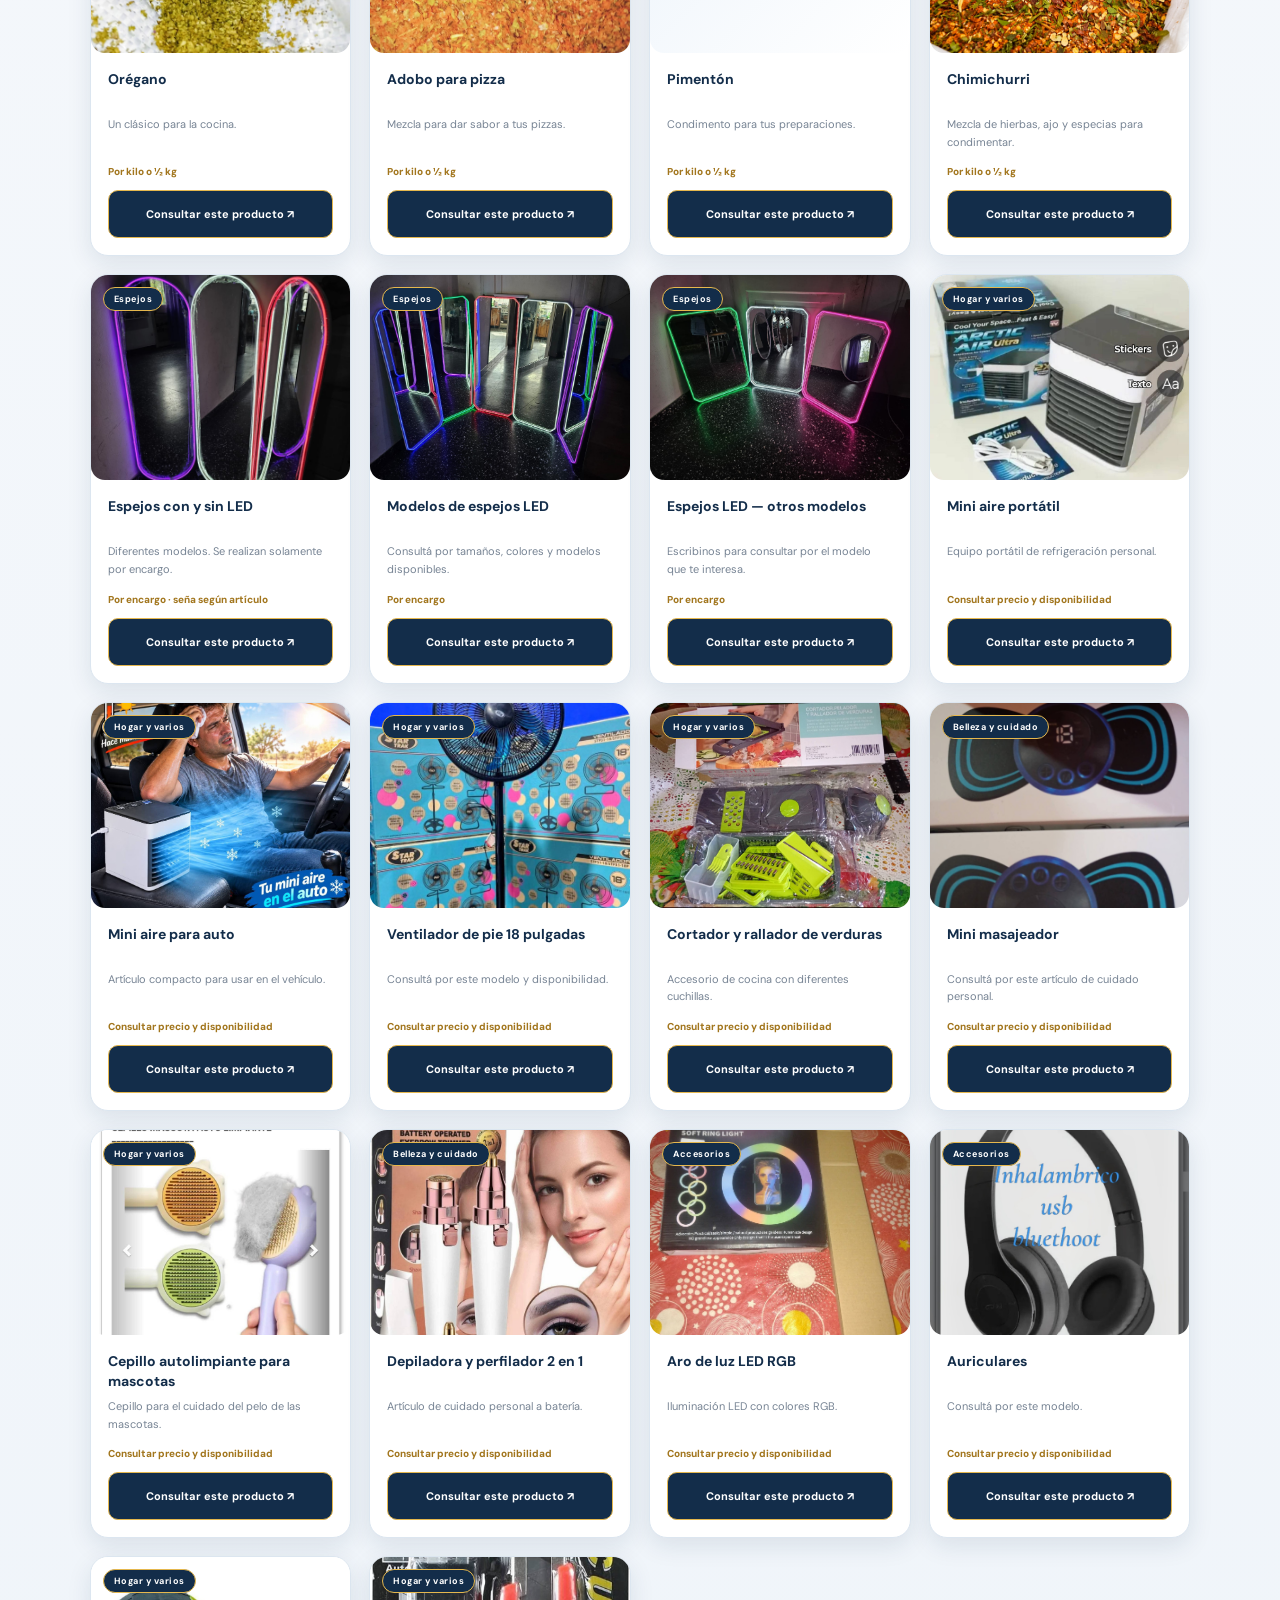
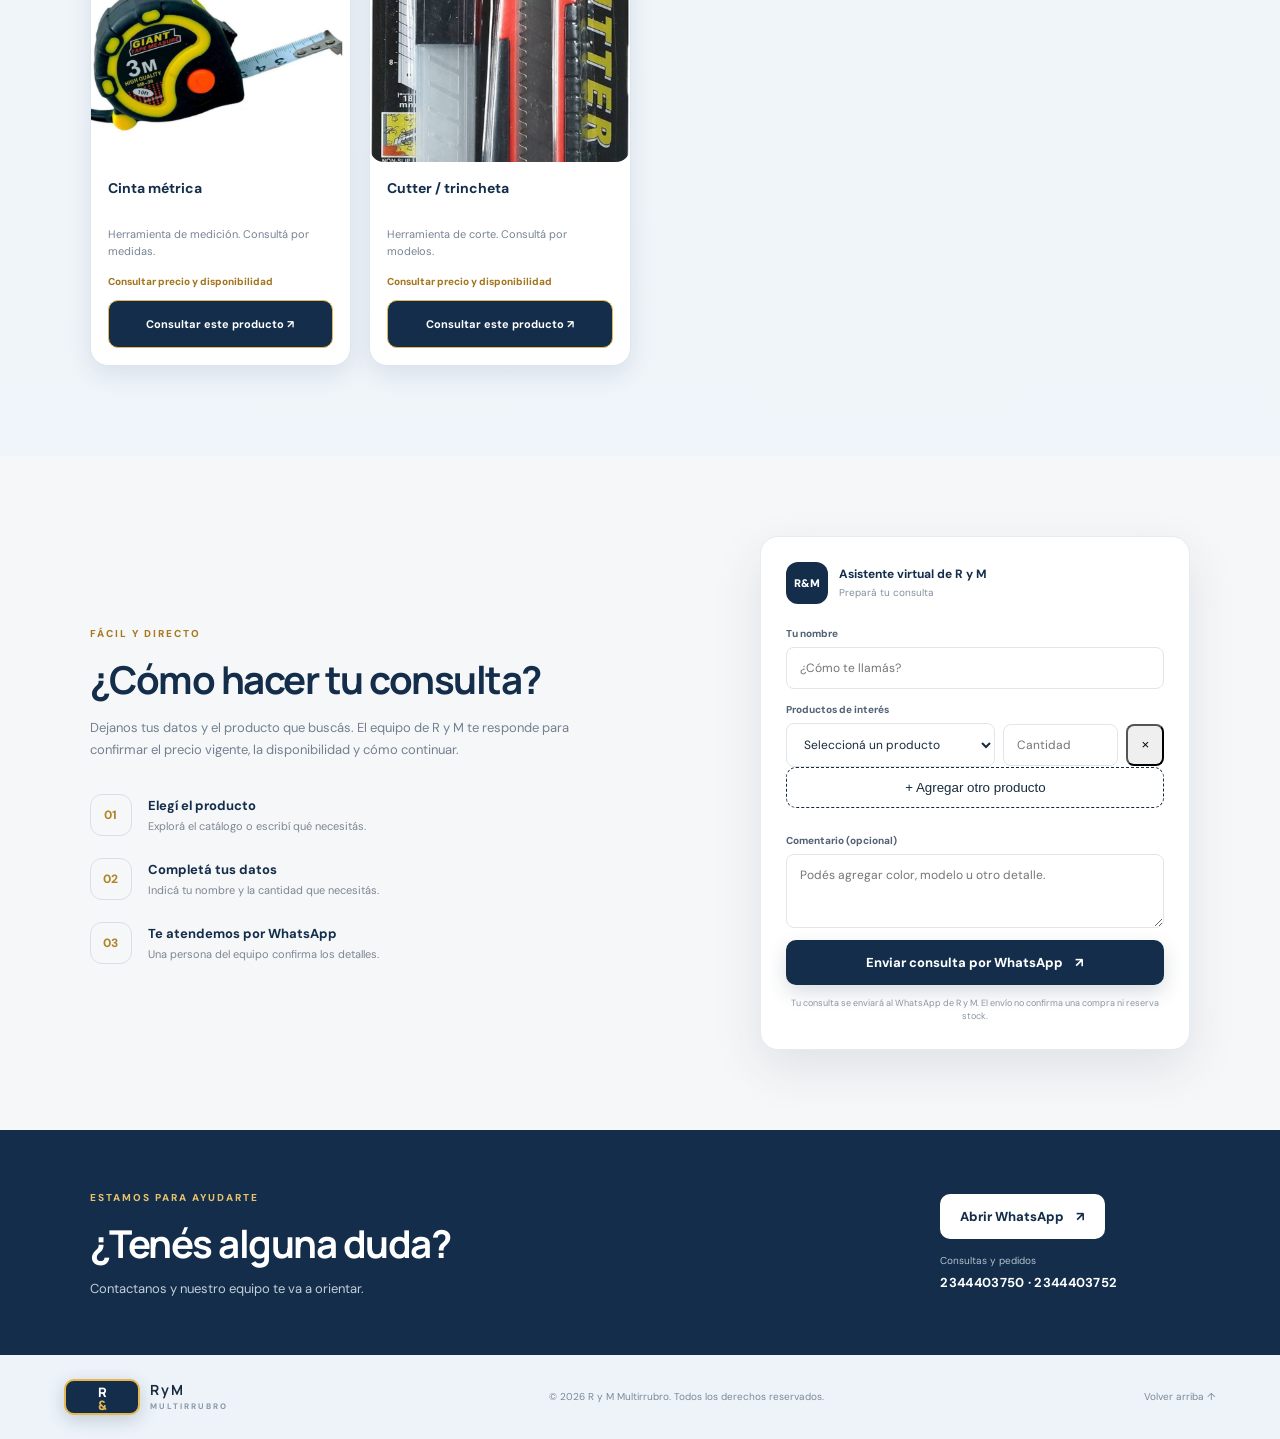
==== commit 0a2bd576: "Fix HTML structure and remove unnecessary elements" ====
--- a/index.html
+++ b/index.html
@@ -55,7 +55,6 @@
         
       </div>
       
-      </div><div class="row" style="margin-top:15px"><button class="primary" type="submit">Guardar producto</button><button id="cancelProduct" class="secondary" type="button">Cancelar</button></div></form><div id="productMsg" class="notice hidden"></div></section>
       <div class="filters" id="filters" role="group" aria-label="Filtrar productos">
         <button class="filter active" data-filter="todos">Todos</button>
         <button class="filter" data-filter="condimentos">Condimentos</button>
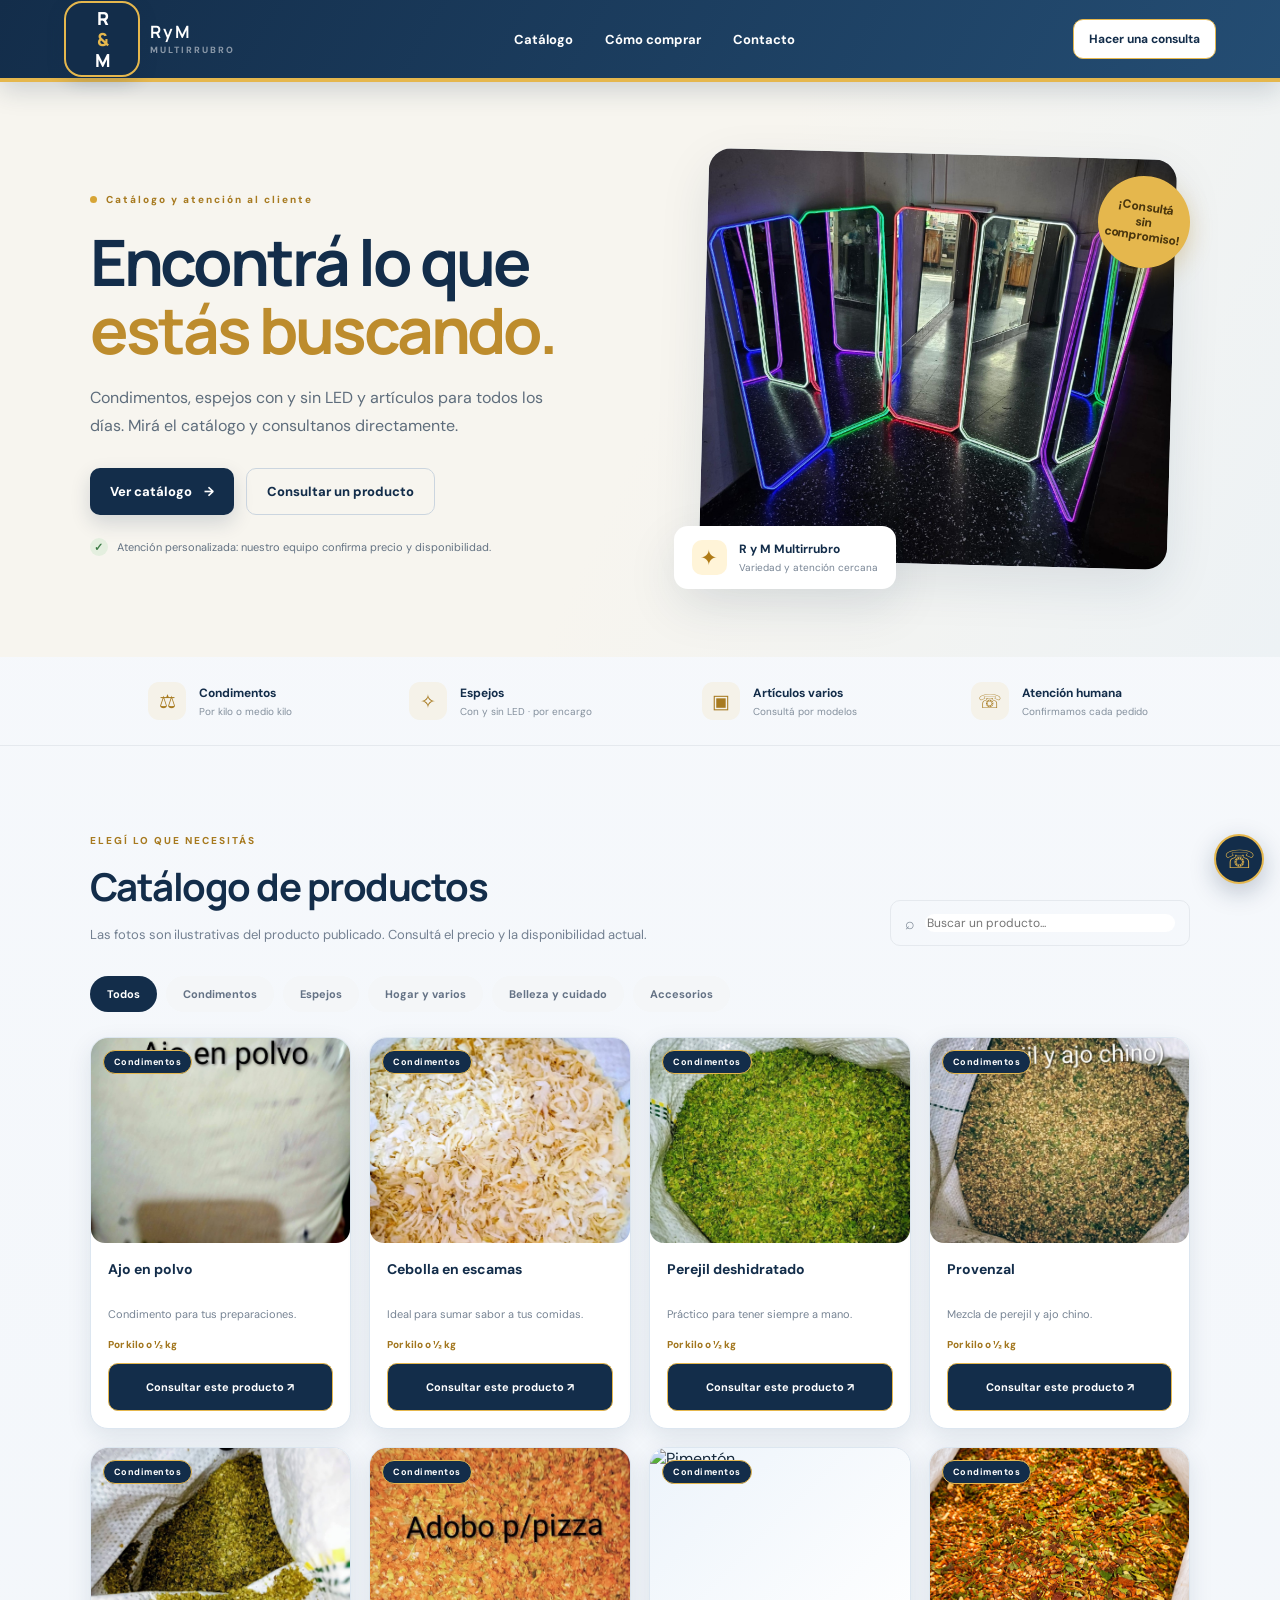
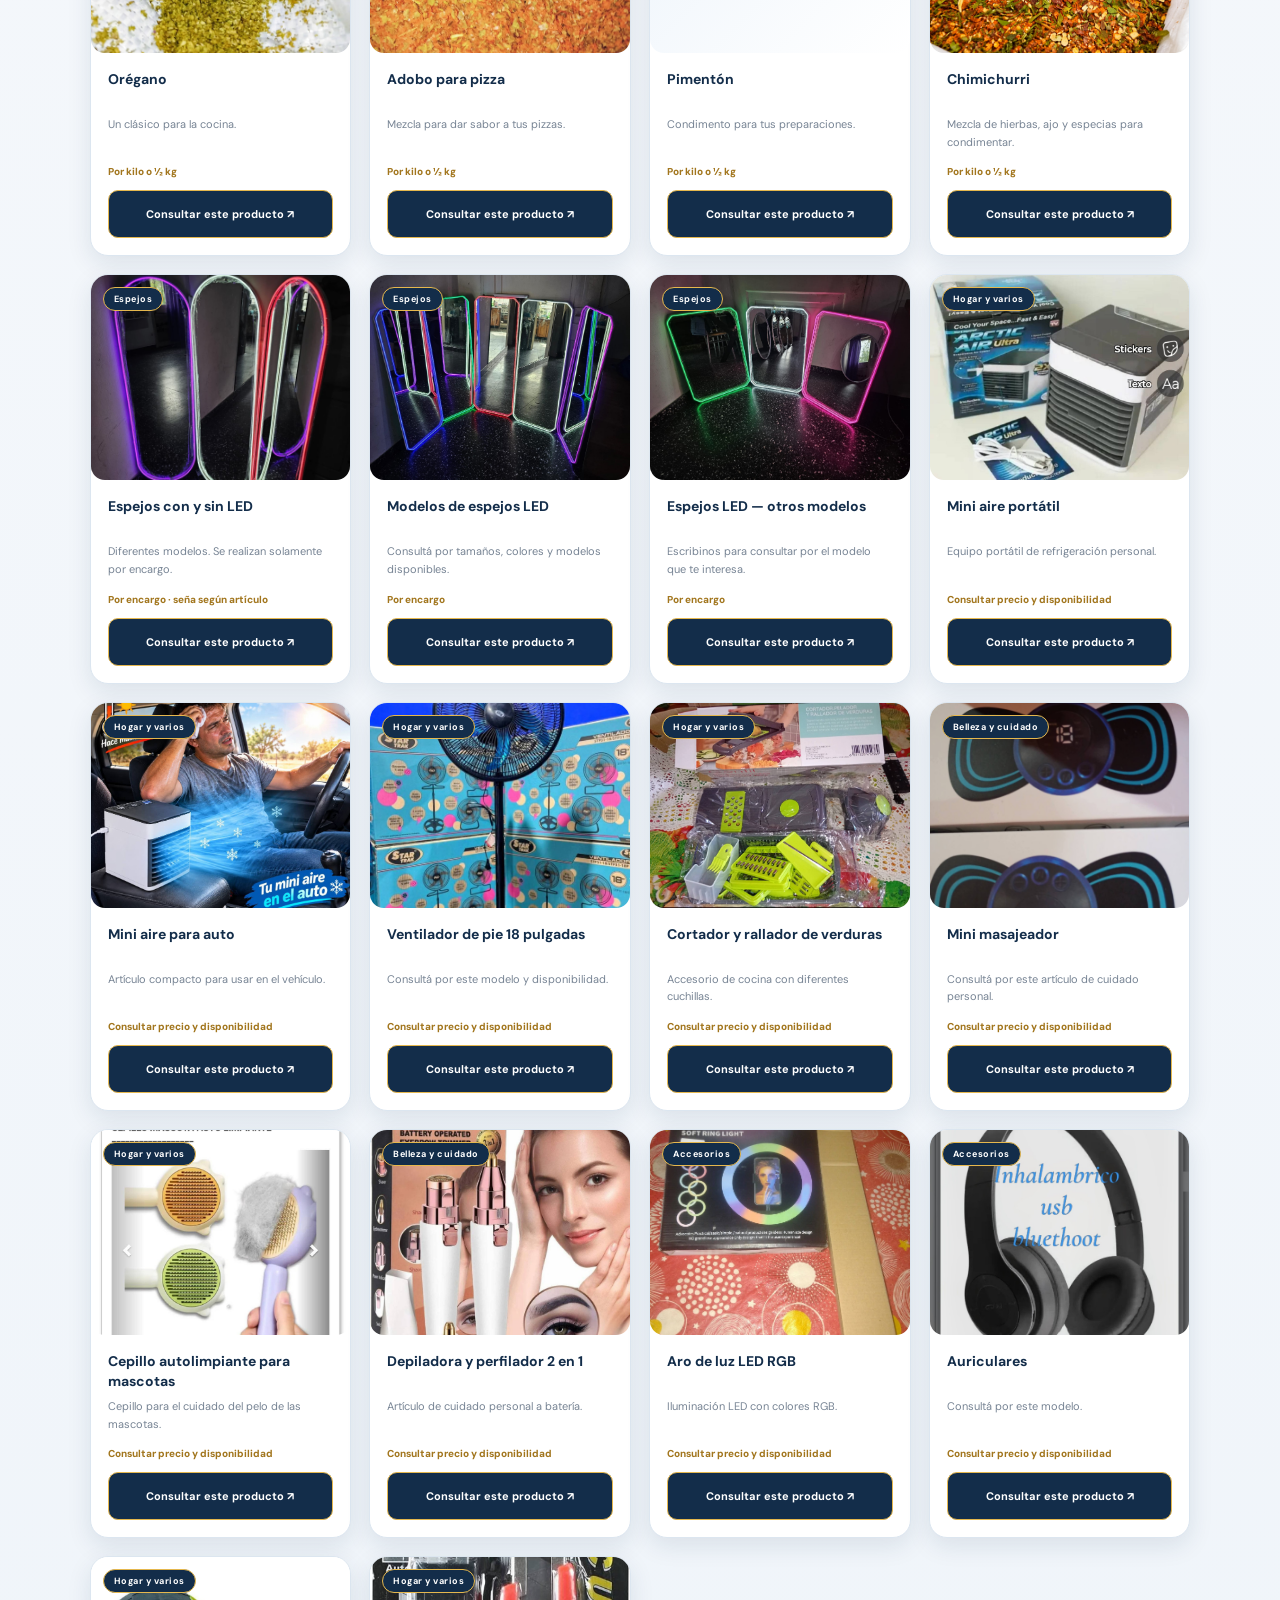
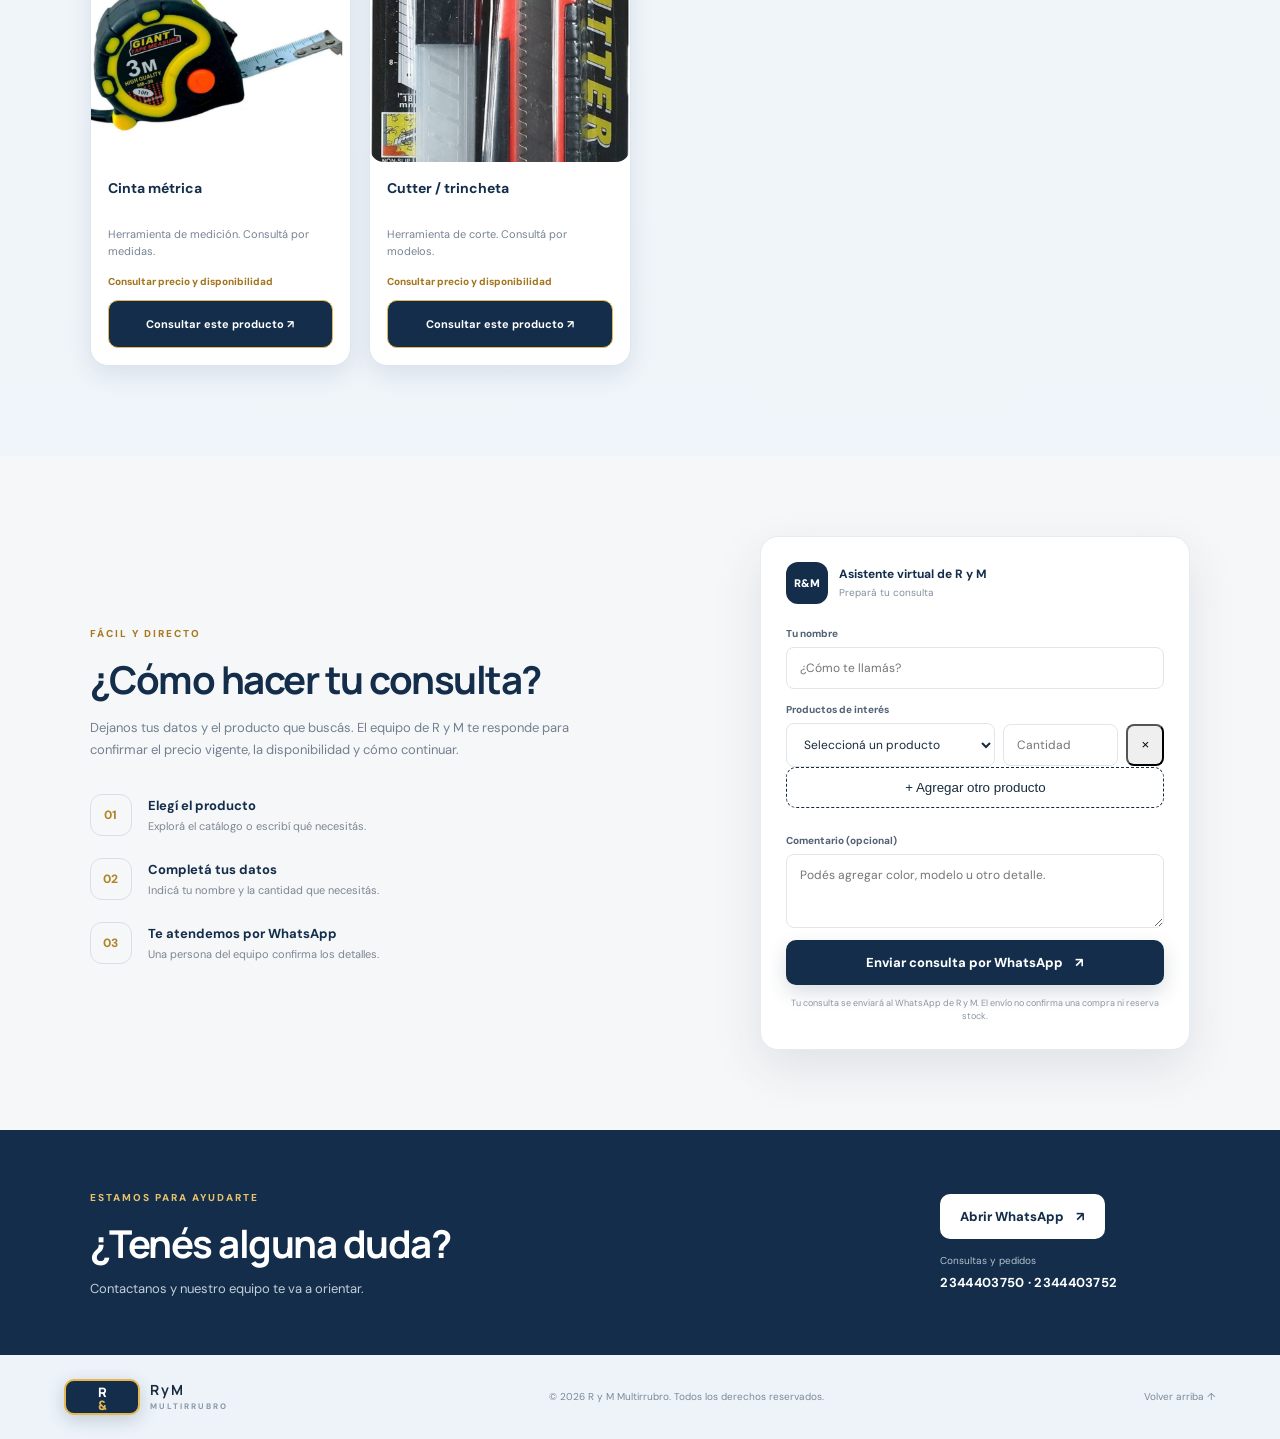
==== commit 03ee0c7f: "Fix formatting of search input in index.html" ====
--- a/index.html
+++ b/index.html
@@ -51,8 +51,7 @@
     <section class="catalog-section" id="catalogo">
       <div class="section-heading">
         <div><span class="eyebrow">ELEGÍ LO QUE NECESITÁS</span><h2>Catálogo de productos</h2><p>Las fotos son ilustrativas del producto publicado. Consultá el precio y la disponibilidad actual.</p></div>
-        <div class="search-wrap"><span aria-hidden="true">⌕</span><input id="search" type="search" placeholder="Buscar un producto..." aria-label="Buscar un producto"></div>.    
-        
+                <div class="search-wrap"><span aria-hidden="true">⌕</span><input id="search" type="search" placeholder="Buscar un producto..." aria-label="Buscar un producto"></div>
       </div>
       
       <div class="filters" id="filters" role="group" aria-label="Filtrar productos">
